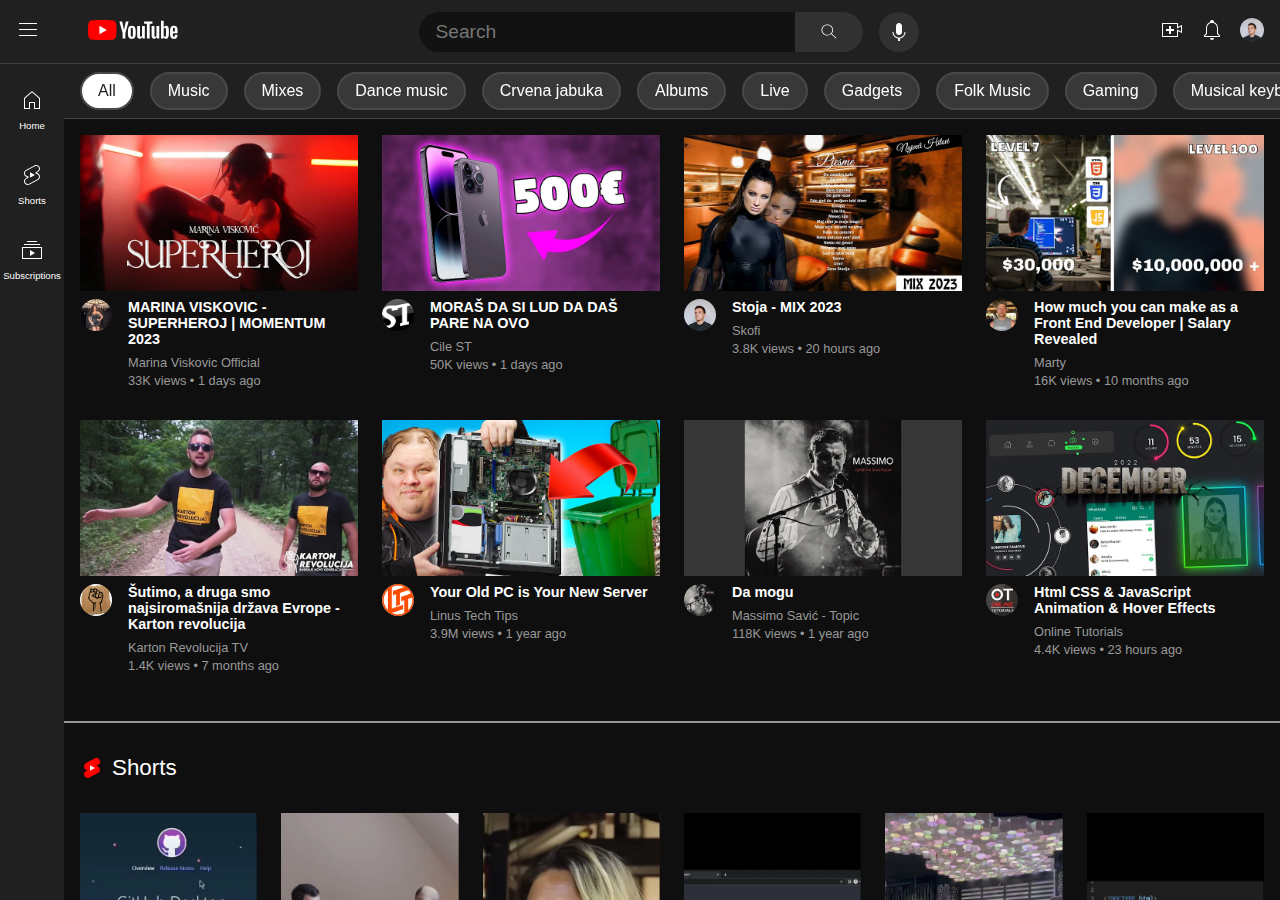
==== index.html @ b4e0c65d "first commit" ====
<!DOCTYPE html>
<html lang="en">
  <head>
    <meta charset="UTF-8" />
    <meta http-equiv="X-UA-Compatible" content="IE=edge" />
    <meta name="viewport" content="width=device-width, initial-scale=1.0" />
    <link rel="stylesheet" href="./style.css" />
    <link rel="shortcut icon" href="./favicon.ico" type="image/x-icon" />
    <title>YouTube</title>
  </head>
  <body>
    <!-- HEADER -->

    <header class="header">
      <!-- RIGHT SIDE OF HEADER -->

      <a href=""
        ><img src="./assets/menu.svg" alt="Menu" class="header__menu__side"
      /></a>
      <a href="#">
        <img src="./assets/logo.svg" alt="Logo" class="header__logo"
      /></a>

      <!-- CENTERED SEARCH BAR  -->

      <form class="header__search">
        <input type="text" class="header__search-input" placeholder="Search" />
        <button class="header__search__btn">
          <img
            src="./assets/search.svg"
            alt="Search"
            class="header__search__btn-icon"
          />
        </button>
        <button class="header__search__voice">
          <img
            src="./assets/voice.svg"
            alt="Voice search"
            class="header__search__voice__icon"
          />
        </button>
      </form>

      <!-- HEADER NAV BAR WITH CREATE, NOTIFICATIONS AND PROFILE ICONS -->

      <nav class="header__nav">
        <ul class="header__nav-list">
          <li class="header__nav-item">
            <a href="#" class="header__nav-link">
              <img
                src="./assets/create.svg"
                alt="Create"
                class="header__nav-icon"
              />
            </a>
          </li>
          <li class="header__nav-item">
            <a href="#" class="header__nav-link">
              <img
                src="./assets/notification.svg"
                alt="Create"
                class="header__nav-icon"
              />
            </a>
          </li>
          <li class="header__nav-item">
            <a href="#" class="header__nav-link header__nav-icon-profile">
              <img
                src="./assets/profile-image.jfif"
                alt="Create"
                class="header__nav-icon"
              />
            </a>
            <div class="header__nav-item-profile">
              <div class="header__nav-item-profile-about">
                <div class="header__nav-item-profile-about-image">
                  <img src="./assets/profile-image.jfif" alt="profile" />
                </div>
                <div class="header__nav-item-profile-about-info">
                  <span class="header__nav-item-profile-about-info-name"
                    >Mirnes Zahirović</span
                  >
                  <span class="header__nav-item-profile-about-info-email"
                    >contact@mirneszahirovic.me</span
                  >
                  <a href="#">Manage your Google Account</a>
                </div>
              </div>
              <nav class="header__nav-item-profile-nav">
                <ul class="header__nav-item-profile-nav-list">
                  <li class="header__nav-item-profile-nav-list-item">
                    <a
                      href="#"
                      class="header__nav-item-profile-nav-list-item-link"
                    >
                      <img
                        src="./assets/your-channel.svg"
                        alt=""
                        class="header__nav-item-profile-nav-list-item-link-img"
                      />
                      <span
                        class="header__nav-item-profile-nav-list-item-link-text"
                        >Your channel</span
                      >
                    </a>
                  </li>
                  <li class="header__nav-item-profile-nav-list-item">
                    <a
                      href="#"
                      class="header__nav-item-profile-nav-list-item-link"
                    >
                      <img
                        src="./assets/youtube-studio.svg"
                        alt=""
                        class="header__nav-item-profile-nav-list-item-link-img"
                      />
                      <span
                        class="header__nav-item-profile-nav-list-item-link-text"
                        >YouTube Studio</span
                      >
                    </a>
                  </li>
                  <li class="header__nav-item-profile-nav-list-item">
                    <a
                      href="#"
                      class="header__nav-item-profile-nav-list-item-link"
                    >
                      <img
                        src="./assets/switch-accounts.svg"
                        alt=""
                        class="header__nav-item-profile-nav-list-item-link-img"
                      />
                      <span
                        class="header__nav-item-profile-nav-list-item-link-text"
                        >Switch accounts</span
                      >
                    </a>
                  </li>
                  <li class="header__nav-item-profile-nav-list-item">
                    <a
                      href="#"
                      class="header__nav-item-profile-nav-list-item-link"
                    >
                      <img
                        src="./assets/signout.svg"
                        alt=""
                        class="header__nav-item-profile-nav-list-item-link-img"
                      />
                      <span
                        class="header__nav-item-profile-nav-list-item-link-text"
                        >Sign out</span
                      >
                    </a>
                  </li>
                </ul>
              </nav>
              <nav class="header__nav-item-profile-nav">
                <ul class="header__nav-item-profile-nav-list">
                  <li class="header__nav-item-profile-nav-list-item">
                    <a
                      href="#"
                      class="header__nav-item-profile-nav-list-item-link"
                    >
                      <img
                        src="./assets/pruchases.svg"
                        alt=""
                        class="header__nav-item-profile-nav-list-item-link-img"
                      />
                      <span
                        class="header__nav-item-profile-nav-list-item-link-text"
                        >Purchases and memberships
                      </span>
                    </a>
                  </li>
                  <li class="header__nav-item-profile-nav-list-item">
                    <a
                      href="#"
                      class="header__nav-item-profile-nav-list-item-link"
                    >
                      <img
                        src="./assets/your-data.svg"
                        alt=""
                        class="header__nav-item-profile-nav-list-item-link-img"
                      />
                      <span
                        class="header__nav-item-profile-nav-list-item-link-text"
                        >Your data in YouTube</span
                      >
                    </a>
                  </li>
                </ul>
              </nav>
              <nav class="header__nav-item-profile-nav">
                <ul class="header__nav-item-profile-nav-list">
                  <li class="header__nav-item-profile-nav-list-item">
                    <a
                      href="#"
                      class="header__nav-item-profile-nav-list-item-link"
                    >
                      <img
                        src="./assets/appearance.svg"
                        alt=""
                        class="header__nav-item-profile-nav-list-item-link-img"
                      />
                      <span
                        class="header__nav-item-profile-nav-list-item-link-text"
                        >Appearance: Device theme
                      </span>
                    </a>
                  </li>
                  <li class="header__nav-item-profile-nav-list-item">
                    <a
                      href="#"
                      class="header__nav-item-profile-nav-list-item-link"
                    >
                      <img
                        src="./assets/language.svg"
                        alt=""
                        class="header__nav-item-profile-nav-list-item-link-img"
                      />
                      <span
                        class="header__nav-item-profile-nav-list-item-link-text"
                        >Language: British English
                      </span>
                    </a>
                  </li>
                  <li class="header__nav-item-profile-nav-list-item">
                    <a
                      href="#"
                      class="header__nav-item-profile-nav-list-item-link"
                    >
                      <img
                        src="./assets/restricted.svg"
                        alt=""
                        class="header__nav-item-profile-nav-list-item-link-img"
                      />
                      <span
                        class="header__nav-item-profile-nav-list-item-link-text"
                        >Restricted Mode: Off
                      </span>
                    </a>
                  </li>
                  <li class="header__nav-item-profile-nav-list-item">
                    <a
                      href="#"
                      class="header__nav-item-profile-nav-list-item-link"
                    >
                      <img
                        src="./assets/location.svg"
                        alt=""
                        class="header__nav-item-profile-nav-list-item-link-img"
                      />
                      <span
                        class="header__nav-item-profile-nav-list-item-link-text"
                        >Location: Bosnia and Herzegovina
                      </span>
                    </a>
                  </li>
                  <li class="header__nav-item-profile-nav-list-item">
                    <a
                      href="#"
                      class="header__nav-item-profile-nav-list-item-link"
                    >
                      <img
                        src="./assets/keyboard-shortcuts.svg"
                        alt=""
                        class="header__nav-item-profile-nav-list-item-link-img"
                      />
                      <span
                        class="header__nav-item-profile-nav-list-item-link-text"
                        >Keyboard shortcuts
                      </span>
                    </a>
                  </li>
                </ul>
              </nav>
              <nav class="header__nav-item-profile-nav">
                <ul class="header__nav-item-profile-nav-list">
                  <li class="header__nav-item-profile-nav-list-item">
                    <a
                      href="#"
                      class="header__nav-item-profile-nav-list-item-link"
                    >
                      <img
                        src="./assets/settings.svg"
                        alt=""
                        class="header__nav-item-profile-nav-list-item-link-img"
                      />
                      <span
                        class="header__nav-item-profile-nav-list-item-link-text"
                        >Settings
                      </span>
                    </a>
                  </li>
                </ul>
              </nav>
              <nav class="header__nav-item-profile-nav">
                <ul class="header__nav-item-profile-nav-list">
                  <li class="header__nav-item-profile-nav-list-item">
                    <a
                      href="#"
                      class="header__nav-item-profile-nav-list-item-link"
                    >
                      <img
                        src="./assets/help.svg"
                        alt=""
                        class="header__nav-item-profile-nav-list-item-link-img"
                      />
                      <span
                        class="header__nav-item-profile-nav-list-item-link-text"
                        >Help
                      </span>
                    </a>
                  </li>
                  <li class="header__nav-item-profile-nav-list-item">
                    <a
                      href="#"
                      class="header__nav-item-profile-nav-list-item-link"
                    >
                      <img
                        src="./assets/send-feedback.svg"
                        alt=""
                        class="header__nav-item-profile-nav-list-item-link-img"
                      />
                      <span
                        class="header__nav-item-profile-nav-list-item-link-text"
                        >Send feedback
                      </span>
                    </a>
                  </li>
                </ul>
              </nav>
            </div>
          </li>
        </ul>
      </nav>
    </header>

    <!-- TABLET AND MOBILE HEADER-->

    <header class="header__mobile">
      <div class="header__mobile__search">
        <input type="text" class="header__mobile__search-input" />
      </div>
      <div class="header__mobile__logo">
        <img
          src="./assets/logo.svg"
          alt="Logo"
          class="header__mobile__logo-img"
        />
      </div>
      <div class="header__mobile__right-side">
        <img
          src="./assets/search.svg"
          alt="Search"
          class="header__mobile__right-side-search-img"
        />
        <img
          src="./assets/profile-image.jfif"
          alt=""
          class="header__mobile__right-side-profile"
        />
      </div>
    </header>

    <!-- MAIN CONTENT -->

    <main class="main">
      <!-- NAVIGATION ON LEFT SIDE OF MAIN CONTENT -->

      <nav class="main__nav">
        <!-- FIRST GROUP OF NAV LIST -->

        <ul class="main__nav__list">
          <li class="main__nav__list-item">
            <a href="#" class="main__nav__list-link">
              <img
                src="./assets/home.svg"
                alt="Home"
                class="main__nav__list-icon"
              />
              <span class="main__nav__list-text">Home</span>
            </a>
          </li>
          <li class="main__nav__list-item">
            <a href="#" class="main__nav__list-link">
              <img
                src="./assets/shorts.svg"
                alt="Shorts"
                class="main__nav__list-icon"
              />
              <span class="main__nav__list-text">Shorts</span>
            </a>
          </li>
          <li class="main__nav__list-item">
            <a href="#" class="main__nav__list-link">
              <img
                src="./assets/subscriptions.svg"
                alt="Subscriptions"
                class="main__nav__list-icon"
              />
              <span class="main__nav__list-text">Subscriptions</span>
            </a>
          </li>
        </ul>

        <!-- SECOND GROUP OF NAV LIST -->

        <ul class="main__nav__list">
          <li class="main__nav__list-item">
            <a href="#" class="main__nav__list-link">
              <img
                src="./assets/library.svg"
                alt="Library"
                class="main__nav__list-icon"
              />
              <span class="main__nav__list-text">Library</span>
            </a>
          </li>
          <li class="main__nav__list-item">
            <a href="#" class="main__nav__list-link">
              <img
                src="./assets/history.svg"
                alt="History"
                class="main__nav__list-icon"
              />
              <span class="main__nav__list-text">History</span>
            </a>
          </li>
          <li class="main__nav__list-item">
            <a href="#" class="main__nav__list-link">
              <img
                src="./assets/your-videos.svg"
                alt="Your videos"
                class="main__nav__list-icon"
              />
              <span class="main__nav__list-text">Your videos</span>
            </a>
          </li>
          <li class="main__nav__list-item">
            <a href="#" class="main__nav__list-link">
              <img
                src="./assets/watch-later.svg"
                alt="Watch later"
                class="main__nav__list-icon"
              />
              <span class="main__nav__list-text">Watch Later</span>
            </a>
          </li>
          <li class="main__nav__list-item">
            <a href="#" class="main__nav__list-link">
              <img
                src="./assets/liked-videos.svg"
                alt="Liked videos"
                class="main__nav__list-icon"
              />
              <span class="main__nav__list-text">Liked videos</span>
            </a>
          </li>
        </ul>

        <!-- THIRD GROUP OF NAV LIST -->

        <ul class="main__nav__list">
          <span class="main__nav__list__title">SUBSCRIPTIONS</span>
          <li class="main__nav__list-item">
            <a href="#" class="main__nav__list-link">
              <img
                src="./assets/profile1.jpg"
                alt="Hatunic"
                class="main__nav__list-icon-profile"
              />
              <span class="main__nav__list-text">Hatunic Guitar</span>
            </a>
          </li>
          <li class="main__nav__list-item">
            <a href="#" class="main__nav__list-link">
              <img
                src="./assets/profile2.jpg"
                alt="History"
                class="main__nav__list-icon-profile"
              />
              <span class="main__nav__list-text">Karton revolucija</span>
            </a>
          </li>
          <li class="main__nav__list-item">
            <a href="#" class="main__nav__list-link">
              <img
                src="./assets/profile3.jpg"
                alt="Your videos"
                class="main__nav__list-icon-profile"
              />
              <span class="main__nav__list-text">Akshay Saini</span>
            </a>
          </li>
          <li class="main__nav__list-item">
            <a href="#" class="main__nav__list-link">
              <img
                src="./assets/profile4.jpg"
                alt="Watch later"
                class="main__nav__list-icon-profile"
              />
              <span class="main__nav__list-text">cysecor</span>
            </a>
          </li>
          <li class="main__nav__list-item">
            <a href="#" class="main__nav__list-link">
              <img
                src="./assets/profile5.jpg"
                alt="Liked videos"
                class="main__nav__list-icon-profile"
              />
              <span class="main__nav__list-text">CodingNepal</span>
            </a>
          </li>
          <li class="main__nav__list-item">
            <a href="#" class="main__nav__list-link">
              <img
                src="./assets/profile6.jpg"
                alt="Balkan Code"
                class="main__nav__list-icon-profile"
              />
              <span class="main__nav__list-text">BalkanCode</span>
            </a>
          </li>
          <li class="main__nav__list-item">
            <a href="#" class="main__nav__list-link">
              <img
                src="./assets/profile7.jpg"
                alt="Online Tutorials"
                class="main__nav__list-icon-profile"
              />
              <span class="main__nav__list-text">Online Tutorials</span>
            </a>
          </li>
        </ul>

        <!-- FOURTH GROUP OF NAV LIST -->

        <ul class="main__nav__list">
          <span class="main__nav__list__title">EXPLORE</span>
          <li class="main__nav__list-item">
            <a href="#" class="main__nav__list-link">
              <img
                src="./assets/trending.svg"
                alt="Trending"
                class="main__nav__list-icon-profile"
              />
              <span class="main__nav__list-text">Trending</span>
            </a>
          </li>
          <li class="main__nav__list-item">
            <a href="#" class="main__nav__list-link">
              <img
                src="./assets/music.svg"
                alt="Trending"
                class="main__nav__list-icon-profile"
              />
              <span class="main__nav__list-text">Music</span>
            </a>
          </li>
          <li class="main__nav__list-item">
            <a href="#" class="main__nav__list-link">
              <img
                src="./assets/films.svg"
                alt="Trending"
                class="main__nav__list-icon-profile"
              />
              <span class="main__nav__list-text">Films</span>
            </a>
          </li>
          <li class="main__nav__list-item">
            <a href="#" class="main__nav__list-link">
              <img
                src="./assets/gaming.svg"
                alt="Trending"
                class="main__nav__list-icon-profile"
              />
              <span class="main__nav__list-text">Gaming</span>
            </a>
          </li>
          <li class="main__nav__list-item">
            <a href="#" class="main__nav__list-link">
              <img
                src="./assets/sport.svg"
                alt="Trending"
                class="main__nav__list-icon-profile"
              />
              <span class="main__nav__list-text">Sport</span>
            </a>
          </li>
        </ul>

        <!-- FIFT GROUP OF NAV LIST -->

        <ul class="main__nav__list">
          <span class="main__nav__list__title">MORE FROM YOUTUBE</span>
          <li class="main__nav__list-item">
            <a href="#" class="main__nav__list-link">
              <img
                src="./assets/yt-premium.svg"
                alt="YouTube Premium"
                class="main__nav__list-icon-profile"
              />
              <span class="main__nav__list-text">YouTube Premium</span>
            </a>
          </li>
          <li class="main__nav__list-item">
            <a href="#" class="main__nav__list-link">
              <img
                src="./assets/creator-studio.svg"
                alt="Creator Studio"
                class="main__nav__list-icon-profile"
              />
              <span class="main__nav__list-text">Creator Studio</span>
            </a>
          </li>
          <li class="main__nav__list-item">
            <a href="#" class="main__nav__list-link">
              <img
                src="./assets/yt-music.svg"
                alt="YouTube Music"
                class="main__nav__list-icon-profile"
              />
              <span class="main__nav__list-text">YouTube Music</span>
            </a>
          </li>
          <li class="main__nav__list-item">
            <a href="#" class="main__nav__list-link">
              <img
                src="./assets/yt-kids.svg"
                alt="YouTube Kids"
                class="main__nav__list-icon-profile"
              />
              <span class="main__nav__list-text">YouTube Kids</span>
            </a>
          </li>
          <li class="main__nav__list-item">
            <a href="#" class="main__nav__list-link">
              <img
                src="./assets/yt-tv.svg"
                alt="YouTube TV"
                class="main__nav__list-icon-profile"
              />
              <span class="main__nav__list-text">YouTube TV</span>
            </a>
          </li>
        </ul>

        <!-- SIX GROUP OF NAV LIST -->

        <ul class="main__nav__list">
          <li class="main__nav__list-item">
            <a href="#" class="main__nav__list-link">
              <img
                src="./assets/settings.svg"
                alt="Settings"
                class="main__nav__list-icon-profile"
              />
              <span class="main__nav__list-text">Settings</span>
            </a>
          </li>
          <li class="main__nav__list-item">
            <a href="#" class="main__nav__list-link">
              <img
                src="./assets/report-history.svg"
                alt="Report history"
                class="main__nav__list-icon-profile"
              />
              <span class="main__nav__list-text">Report history</span>
            </a>
          </li>
          <li class="main__nav__list-item">
            <a href="#" class="main__nav__list-link">
              <img
                src="./assets/help.svg"
                alt="Help"
                class="main__nav__list-icon-profile"
              />
              <span class="main__nav__list-text">Help</span>
            </a>
          </li>
          <li class="main__nav__list-item">
            <a href="#" class="main__nav__list-link">
              <img
                src="./assets/send-feedback.svg"
                alt="Send feedback"
                class="main__nav__list-icon-profile"
              />
              <span class="main__nav__list-text">Send feedback</span>
            </a>
          </li>
        </ul>

        <!-- NAV FOOTER -->

        <div class="main__nav__footer">
          <div class="main__nav__footer__links">
            <a href="#">About</a>
            <a href="#">Press</a>
            <a href="#">Copyright</a>
            <a href="#">Contact us</a>
            <a href="#">Creator</a>
            <a href="#">Advertise</a>
            <a href="#">Developers</a>
          </div>
          <div class="main__nav__footer__links">
            <a href="#">Terms</a>
            <a href="#">Privacy</a>
            <a href="#">Policy & Safety</a>
            <a href="#">How YouTube Works</a>
            <a href="#">Test new features</a>
          </div>
          <span class="main__nav__footer__copyright"
            >&copy; 2023 Google LLC
          </span>
        </div>
      </nav>

      <nav class="main__nav__tablet">
        <ul class="main__nav__tablet-list">
          <li class="main__nav__tablet-list-item">
            <a class="main__nav__tablet-list-item-link" href="#"
              ><img
                src="./assets/home.svg"
                alt=""
                class="main__nav__tablet-list-item--link-img"
              />
              <span class="main__nav__tablet-list-item-link-text">Home</span></a
            >
          </li>
          <li class="main__nav__tablet-list-item">
            <a class="main__nav__tablet-list-item-link" href="#"
              ><img
                src="./assets/shorts.svg"
                alt=""
                class="main__nav__tablet-list-item-link-img"
              />
              <span class="main__nav__tablet-list-item-link-text"
                >Shorts</span
              ></a
            >
          </li>
          <li class="main__nav__tablet-list-item">
            <a class="main__nav__tablet-list-item-link" href="#"
              ><img
                src="./assets/subscriptions.svg"
                alt=""
                class="main__nav__tablet-list-item-link-img"
              />
              <span class="main__nav__tablet-list-item-link-text"
                >Subscriptions</span
              ></a
            >
          </li>
        </ul>
      </nav>

      <!-- MAIN VIDEOS CONTAINER -->

      <div class="main__videos__container">
        <!-- VIDEOS CATEGORIES -->

        <nav class="main__videos__container__categories">
          <ul class="main__videos__container__categories-list">
            <li
              class="main__videos__container__categories-list-item active__link"
            >
              All
            </li>
            <li class="main__videos__container__categories-list-item">Music</li>
            <li class="main__videos__container__categories-list-item">Mixes</li>
            <li class="main__videos__container__categories-list-item">
              Dance music
            </li>
            <li class="main__videos__container__categories-list-item">
              Crvena jabuka
            </li>
            <li class="main__videos__container__categories-list-item">
              Albums
            </li>
            <li class="main__videos__container__categories-list-item">Live</li>
            <li class="main__videos__container__categories-list-item">
              Gadgets
            </li>
            <li class="main__videos__container__categories-list-item">
              Folk Music
            </li>
            <li class="main__videos__container__categories-list-item">
              Gaming
            </li>
            <li class="main__videos__container__categories-list-item">
              Musical keyboard
            </li>
            <li class="main__videos__container__categories-list-item">
              JavaScript
            </li>
            <li class="main__videos__container__categories-list-item">
              Computer programming
            </li>
          </ul>
        </nav>

        <!-- VIDEOS CONTAINER - FIRST GROUP-->

        <div class="main__videos__container__videos">
          <div class="main__videos__container__videos-video">
            <img
              src="./assets/videos/1.webp"
              alt="Thumbnail"
              class="main__videos__container__videos-video-thumbnail-img"
            />
            <div class="main__videos__container__videos-video-info">
              <div
                class="main__videos__container__videos-video-info-publisher-image"
              >
                <img src="./assets/videos/marinaviskovic.jpg" alt="Profile" />
              </div>
              <div class="main__videos__container__videos-video-info-other">
                <h3
                  class="main__videos__container__videos-video-info-other-title"
                >
                  MARINA VISKOVIC - SUPERHEROJ | MOMENTUM 2023
                </h3>
                <p
                  class="main__videos__container__videos-video-info-other-publisher"
                >
                  Marina Viskovic Official
                </p>
                <p
                  class="main__videos__container__videos-video-info-other-views"
                >
                  33K views • 1 days ago
                </p>
              </div>
            </div>
          </div>

          <div class="main__videos__container__videos-video">
            <img
              src="./assets/videos/2.webp"
              alt="Thumbnail"
              class="main__videos__container__videos-video-thumbnail-img"
            />
            <div class="main__videos__container__videos-video-info">
              <div
                class="main__videos__container__videos-video-info-publisher-image"
              >
                <img src="./assets/videos/cilest.jpg" alt="Profile" />
              </div>
              <div class="main__videos__container__videos-video-info-other">
                <h3
                  class="main__videos__container__videos-video-info-other-title"
                >
                  MORAŠ DA SI LUD DA DAŠ PARE NA OVO
                </h3>
                <p
                  class="main__videos__container__videos-video-info-other-publisher"
                >
                  Cile ST
                </p>
                <p
                  class="main__videos__container__videos-video-info-other-views"
                >
                  50K views • 1 days ago
                </p>
              </div>
            </div>
          </div>

          <div class="main__videos__container__videos-video">
            <img
              src="./assets/videos/3.webp"
              alt="Thumbnail"
              class="main__videos__container__videos-video-thumbnail-img"
            />
            <div class="main__videos__container__videos-video-info">
              <div
                class="main__videos__container__videos-video-info-publisher-image"
              >
                <img src="./assets/profile-image.jfif" alt="Profile" />
              </div>
              <div class="main__videos__container__videos-video-info-other">
                <h3
                  class="main__videos__container__videos-video-info-other-title"
                >
                  Stoja - MIX 2023
                </h3>
                <p
                  class="main__videos__container__videos-video-info-other-publisher"
                >
                  Skofi
                </p>
                <p
                  class="main__videos__container__videos-video-info-other-views"
                >
                  3.8K views • 20 hours ago
                </p>
              </div>
            </div>
          </div>

          <div class="main__videos__container__videos-video">
            <img
              src="./assets/videos/4.webp"
              alt="Thumbnail"
              class="main__videos__container__videos-video-thumbnail-img"
            />
            <div class="main__videos__container__videos-video-info">
              <div
                class="main__videos__container__videos-video-info-publisher-image"
              >
                <img src="./assets/videos/marty.jpg" alt="Profile" />
              </div>
              <div class="main__videos__container__videos-video-info-other">
                <h3
                  class="main__videos__container__videos-video-info-other-title"
                >
                  How much you can make as a Front End Developer | Salary
                  Revealed
                </h3>
                <p
                  class="main__videos__container__videos-video-info-other-publisher"
                >
                  Marty
                </p>
                <p
                  class="main__videos__container__videos-video-info-other-views"
                >
                  16K views • 10 months ago
                </p>
              </div>
            </div>
          </div>

          <div class="main__videos__container__videos-video">
            <img
              src="./assets/videos/5.webp"
              alt="Thumbnail"
              class="main__videos__container__videos-video-thumbnail-img"
            />
            <div class="main__videos__container__videos-video-info">
              <div
                class="main__videos__container__videos-video-info-publisher-image"
              >
                <img src="./assets/videos/kartonrevolucija.jpg" alt="Profile" />
              </div>
              <div class="main__videos__container__videos-video-info-other">
                <h3
                  class="main__videos__container__videos-video-info-other-title"
                >
                  Šutimo, a druga smo najsiromašnija država Evrope - Karton
                  revolucija
                </h3>
                <p
                  class="main__videos__container__videos-video-info-other-publisher"
                >
                  Karton Revolucija TV
                </p>
                <p
                  class="main__videos__container__videos-video-info-other-views"
                >
                  1.4K views • 7 months ago
                </p>
              </div>
            </div>
          </div>

          <div class="main__videos__container__videos-video">
            <img
              src="./assets/videos/6.webp"
              alt="Thumbnail"
              class="main__videos__container__videos-video-thumbnail-img"
            />
            <div class="main__videos__container__videos-video-info">
              <div
                class="main__videos__container__videos-video-info-publisher-image"
              >
                <img src="./assets/videos/linustech.jpg" alt="Profile" />
              </div>
              <div class="main__videos__container__videos-video-info-other">
                <h3
                  class="main__videos__container__videos-video-info-other-title"
                >
                  Your Old PC is Your New Server
                </h3>
                <p
                  class="main__videos__container__videos-video-info-other-publisher"
                >
                  Linus Tech Tips
                </p>
                <p
                  class="main__videos__container__videos-video-info-other-views"
                >
                  3.9M views • 1 year ago
                </p>
              </div>
            </div>
          </div>

          <div class="main__videos__container__videos-video">
            <img
              src="./assets/videos/7.webp"
              alt="Thumbnail"
              class="main__videos__container__videos-video-thumbnail-img"
            />
            <div class="main__videos__container__videos-video-info">
              <div
                class="main__videos__container__videos-video-info-publisher-image"
              >
                <img src="./assets/videos/massimo.jpg" alt="Profile" />
              </div>
              <div class="main__videos__container__videos-video-info-other">
                <h3
                  class="main__videos__container__videos-video-info-other-title"
                >
                  Da mogu
                </h3>
                <p
                  class="main__videos__container__videos-video-info-other-publisher"
                >
                  Massimo Savić - Topic
                </p>
                <p
                  class="main__videos__container__videos-video-info-other-views"
                >
                  118K views • 1 year ago
                </p>
              </div>
            </div>
          </div>

          <div class="main__videos__container__videos-video">
            <img
              src="./assets/videos/8.webp"
              alt="Thumbnail"
              class="main__videos__container__videos-video-thumbnail-img"
            />
            <div class="main__videos__container__videos-video-info">
              <div
                class="main__videos__container__videos-video-info-publisher-image"
              >
                <img src="./assets/videos/onlinetutorials.jpg" alt="Profile" />
              </div>
              <div class="main__videos__container__videos-video-info-other">
                <h3
                  class="main__videos__container__videos-video-info-other-title"
                >
                  Html CSS & JavaScript Animation & Hover Effects
                </h3>
                <p
                  class="main__videos__container__videos-video-info-other-publisher"
                >
                  Online Tutorials
                </p>
                <p
                  class="main__videos__container__videos-video-info-other-views"
                >
                  4.4K views • 23 hours ago
                </p>
              </div>
            </div>
          </div>
        </div>

        <!-- SHORTS CONTAINER -->
        <div class="main__videos__container__shorts__container">
          <div class="main__videos__container__shorts__container-logo">
            <img src="./assets/shorts-home.svg" alt="Shorts-logo" />
            <p class="main__videos__container__shorts__container-logo-text">
              Shorts
            </p>
          </div>
          <div class="main__videos__container__shorts__container__shorts">
            <div
              class="main__videos__container__shorts__container__shorts-short"
            >
              <img
                src="./assets/videos/1s.webp"
                alt="Short"
                class="main__videos__container__shorts__container__shorts-short-thumbnail"
              />
              <h4
                class="main__videos__container__shorts__container__shorts-short-title"
              >
                How to deploy your website for free...
              </h4>
              <p
                class="main__videos__container__shorts__container__shorts-short-views"
              >
                185 views
              </p>
            </div>
            <div
              class="main__videos__container__shorts__container__shorts-short"
            >
              <img
                src="./assets/videos/2s.webp"
                alt="Short"
                class="main__videos__container__shorts__container__shorts-short-thumbnail"
              />
              <h4
                class="main__videos__container__shorts__container__shorts-short-title"
              >
                AI će zamijeniti programere?
              </h4>
              <p
                class="main__videos__container__shorts__container__shorts-short-views"
              >
                1.6K views
              </p>
            </div>
            <div
              class="main__videos__container__shorts__container__shorts-short"
            >
              <img
                src="./assets/videos/3s.webp"
                alt="Short"
                class="main__videos__container__shorts__container__shorts-short-thumbnail"
              />
              <h4
                class="main__videos__container__shorts__container__shorts-short-title"
              >
                Feminizam - Nikea Vučetić
              </h4>
              <p
                class="main__videos__container__shorts__container__shorts-short-views"
              >
                274K views
              </p>
            </div>
            <div
              class="main__videos__container__shorts__container__shorts-short"
            >
              <img
                src="./assets/videos/4s.webp"
                alt="Short"
                class="main__videos__container__shorts__container__shorts-short-thumbnail"
              />
              <h4
                class="main__videos__container__shorts__container__shorts-short-title"
              >
                ChatGPT AI INSANE! Create Website with...
              </h4>
              <p
                class="main__videos__container__shorts__container__shorts-short-views"
              >
                163K views
              </p>
            </div>
            <div
              class="main__videos__container__shorts__container__shorts-short"
            >
              <img
                src="./assets/videos/5s.webp"
                alt="Short"
                class="main__videos__container__shorts__container__shorts-short-thumbnail"
              />
              <h4
                class="main__videos__container__shorts__container__shorts-short-title"
              >
                Tonska proba za početak koncerta...
              </h4>
              <p
                class="main__videos__container__shorts__container__shorts-short-views"
              >
                761K views
              </p>
            </div>
            <div
              class="main__videos__container__shorts__container__shorts-short"
            >
              <img
                src="./assets/videos/6s.webp"
                alt="Short"
                class="main__videos__container__shorts__container__shorts-short-thumbnail"
              />
              <h4
                class="main__videos__container__shorts__container__shorts-short-title"
              >
                html loader
              </h4>
              <p
                class="main__videos__container__shorts__container__shorts-short-views"
              >
                243K views
              </p>
            </div>
          </div>
        </div>

        <!-- SECOND VIDEO GROUP  -->

        <div
          class="main__videos__container__videos main__videos__container__videos__second-group"
        >
          <div class="main__videos__container__videos-video">
            <img
              src="./assets/videos/9.webp"
              alt="Thumbnail"
              class="main__videos__container__videos-video-thumbnail-img"
            />
            <div class="main__videos__container__videos-video-info">
              <div
                class="main__videos__container__videos-video-info-publisher-image"
              >
                <img src="./assets/videos/croatiarecords.jpg" alt="Profile" />
              </div>
              <div class="main__videos__container__videos-video-info-other">
                <h3
                  class="main__videos__container__videos-video-info-other-title"
                >
                  Arsen Dedić - Ne plači (Official lyric video)
                </h3>
                <p
                  class="main__videos__container__videos-video-info-other-publisher"
                >
                  Croatia Records
                </p>
                <p
                  class="main__videos__container__videos-video-info-other-views"
                >
                  1.4K views • 21 hours ago
                </p>
              </div>
            </div>
          </div>

          <div class="main__videos__container__videos-video">
            <img
              src="./assets/videos/10.webp"
              alt="Thumbnail"
              class="main__videos__container__videos-video-thumbnail-img"
            />
            <div class="main__videos__container__videos-video-info">
              <div
                class="main__videos__container__videos-video-info-publisher-image"
              >
                <img src="./assets/videos/hrtglazba.jpg" alt="Profile" />
              </div>
              <div class="main__videos__container__videos-video-info-other">
                <h3
                  class="main__videos__container__videos-video-info-other-title"
                >
                  Parni Valjak - 30 godina (i to bi bilo to) - drugi dio
                </h3>
                <p
                  class="main__videos__container__videos-video-info-other-publisher"
                >
                  HRT Glazba
                </p>
                <p
                  class="main__videos__container__videos-video-info-other-views"
                >
                  406K views • 2 years ago
                </p>
              </div>
            </div>
          </div>

          <div class="main__videos__container__videos-video">
            <img
              src="./assets/videos/11.webp"
              alt="Thumbnail"
              class="main__videos__container__videos-video-thumbnail-img"
            />
            <div class="main__videos__container__videos-video-info">
              <div
                class="main__videos__container__videos-video-info-publisher-image"
              >
                <img
                  src="./assets/videos/techworldwithnana.jpg"
                  alt="Profile"
                />
              </div>
              <div class="main__videos__container__videos-video-info-other">
                <h3
                  class="main__videos__container__videos-video-info-other-title"
                >
                  Azure DevOps Tutorial for Beginners | CI/CD with Azure
                  Pipelines
                </h3>
                <p
                  class="main__videos__container__videos-video-info-other-publisher"
                >
                  TechWorld with Nana
                </p>
                <p
                  class="main__videos__container__videos-video-info-other-views"
                >
                  303K views • 6 months ago
                </p>
              </div>
            </div>
          </div>

          <div class="main__videos__container__videos-video">
            <img
              src="./assets/videos/12.webp"
              alt="Thumbnail"
              class="main__videos__container__videos-video-thumbnail-img"
            />
            <div class="main__videos__container__videos-video-info">
              <div
                class="main__videos__container__videos-video-info-publisher-image"
              >
                <img src="./assets/videos/bajtbox.jpg" alt="Profile" />
              </div>
              <div class="main__videos__container__videos-video-info-other">
                <h3
                  class="main__videos__container__videos-video-info-other-title"
                >
                  KAKO JE SVE POČELO - Sony PlayStation 1
                </h3>
                <p
                  class="main__videos__container__videos-video-info-other-publisher"
                >
                  Bajtbox
                </p>
                <p
                  class="main__videos__container__videos-video-info-other-views"
                >
                  31K views • 2 weeks ago
                </p>
              </div>
            </div>
          </div>

          <div class="main__videos__container__videos-video">
            <img
              src="./assets/videos/13.webp"
              alt="Thumbnail"
              class="main__videos__container__videos-video-thumbnail-img"
            />
            <div class="main__videos__container__videos-video-info">
              <div
                class="main__videos__container__videos-video-info-publisher-image"
              >
                <img src="./assets/videos/davegray.jpg" alt="Profile" />
              </div>
              <div class="main__videos__container__videos-video-info-other">
                <h3
                  class="main__videos__container__videos-video-info-other-title"
                >
                  React Redux Full Course for Beginners | Redux Toolkit
                  Complete...
                </h3>
                <p
                  class="main__videos__container__videos-video-info-other-publisher"
                >
                  Dave Gray
                </p>
                <p
                  class="main__videos__container__videos-video-info-other-views"
                >
                  175K views • 8 months ago
                </p>
              </div>
            </div>
          </div>

          <div class="main__videos__container__videos-video">
            <img
              src="./assets/videos/14.webp"
              alt="Thumbnail"
              class="main__videos__container__videos-video-thumbnail-img"
            />
            <div class="main__videos__container__videos-video-info">
              <div
                class="main__videos__container__videos-video-info-publisher-image"
              >
                <img src="./assets/videos/webdevcody.jpg" alt="Profile" />
              </div>
              <div class="main__videos__container__videos-video-info-other">
                <h3
                  class="main__videos__container__videos-video-info-other-title"
                >
                  Is ChatGPT actually useful for coding?;
                </h3>
                <p
                  class="main__videos__container__videos-video-info-other-publisher"
                >
                  Web Dev Cody
                </p>
                <p
                  class="main__videos__container__videos-video-info-other-views"
                >
                  196K views • 1 month ago
                </p>
              </div>
            </div>
          </div>

          <div class="main__videos__container__videos-video">
            <img
              src="./assets/videos/15.webp"
              alt="Thumbnail"
              class="main__videos__container__videos-video-thumbnail-img"
            />
            <div class="main__videos__container__videos-video-info">
              <div
                class="main__videos__container__videos-video-info-publisher-image"
              >
                <img src="./assets/videos/awesome.jpg" alt="Profile" />
              </div>
              <div class="main__videos__container__videos-video-info-other">
                <h3
                  class="main__videos__container__videos-video-info-other-title"
                >
                  C5 dev trends to follow in 2023
                </h3>
                <p
                  class="main__videos__container__videos-video-info-other-publisher"
                >
                  Awesome
                </p>
                <p
                  class="main__videos__container__videos-video-info-other-views"
                >
                  46K views • 3 weeks ago
                </p>
              </div>
            </div>
          </div>

          <div class="main__videos__container__videos-video">
            <img
              src="./assets/videos/16.webp"
              alt="Thumbnail"
              class="main__videos__container__videos-video-thumbnail-img"
            />
            <div class="main__videos__container__videos-video-info">
              <div
                class="main__videos__container__videos-video-info-publisher-image"
              >
                <img src="./assets/videos/freecodecamp.jpg" alt="Profile" />
              </div>
              <div class="main__videos__container__videos-video-info-other">
                <h3
                  class="main__videos__container__videos-video-info-other-title"
                >
                  Learn Python GUI Development for Desktop - PySide6 and Qt
                  Tutorial
                </h3>
                <p
                  class="main__videos__container__videos-video-info-other-publisher"
                >
                  freeCodeCamp.org
                </p>
                <p
                  class="main__videos__container__videos-video-info-other-views"
                >
                  103K views • 1 month ago
                </p>
              </div>
            </div>
          </div>

          <!--
            Hello
          -->
          <!--           
          <div class="main__videos__container__videos-video">
            <img
              src="./assets/videos/1.webp"
              alt="Thumbnail"
              class="main__videos__container__videos-video-thumbnail-img"
            />
            <div class="main__videos__container__videos-video-info">
              <div
                class="main__videos__container__videos-video-info-publisher-image"
              >
                <img src="./assets/profile-image.jfif" alt="Profile" />
              </div>
              <div class="main__videos__container__videos-video-info-other">
                <h3
                  class="main__videos__container__videos-video-info-other-title"
                >
                  Can ChatGPT write good CSS?
                </h3>
                <p
                  class="main__videos__container__videos-video-info-other-publisher"
                >
                  Kevin Powwel
                </p>
                <p
                  class="main__videos__container__videos-video-info-other-views"
                >
                  128K views • 2 days ago
                </p>
              </div>
            </div>
          </div>
          <div class="main__videos__container__videos-video">
            <img
              src="./assets/videos/1.webp"
              alt="Thumbnail"
              class="main__videos__container__videos-video-thumbnail-img"
            />
            <div class="main__videos__container__videos-video-info">
              <div
                class="main__videos__container__videos-video-info-publisher-image"
              >
                <img src="./assets/profile-image.jfif" alt="Profile" />
              </div>
              <div class="main__videos__container__videos-video-info-other">
                <h3
                  class="main__videos__container__videos-video-info-other-title"
                >
                  Can ChatGPT write good CSS?
                </h3>
                <p
                  class="main__videos__container__videos-video-info-other-publisher"
                >
                  Kevin Powwel
                </p>
                <p
                  class="main__videos__container__videos-video-info-other-views"
                >
                  128K views • 2 days ago
                </p>
              </div>
            </div>
          </div>
          <div class="main__videos__container__videos-video">
            <img
              src="./assets/videos/1.webp"
              alt="Thumbnail"
              class="main__videos__container__videos-video-thumbnail-img"
            />
            <div class="main__videos__container__videos-video-info">
              <div
                class="main__videos__container__videos-video-info-publisher-image"
              >
                <img src="./assets/profile-image.jfif" alt="Profile" />
              </div>
              <div class="main__videos__container__videos-video-info-other">
                <h3
                  class="main__videos__container__videos-video-info-other-title"
                >
                  Can ChatGPT write good CSS?
                </h3>
                <p
                  class="main__videos__container__videos-video-info-other-publisher"
                >
                  Kevin Powwel
                </p>
                <p
                  class="main__videos__container__videos-video-info-other-views"
                >
                  128K views • 2 days ago
                </p>
              </div>
            </div>
          </div>
          <div class="main__videos__container__videos-video">
            <img
              src="./assets/videos/1.webp"
              alt="Thumbnail"
              class="main__videos__container__videos-video-thumbnail-img"
            />
            <div class="main__videos__container__videos-video-info">
              <div
                class="main__videos__container__videos-video-info-publisher-image"
              >
                <img src="./assets/profile-image.jfif" alt="Profile" />
              </div>
              <div class="main__videos__container__videos-video-info-other">
                <h3
                  class="main__videos__container__videos-video-info-other-title"
                >
                  Can ChatGPT write good CSS?
                </h3>
                <p
                  class="main__videos__container__videos-video-info-other-publisher"
                >
                  Kevin Powwel
                </p>
                <p
                  class="main__videos__container__videos-video-info-other-views"
                >
                  128K views • 2 days ago
                </p>
              </div>
            </div>
          </div>
          <div class="main__videos__container__videos-video">
            <img
              src="./assets/videos/1.webp"
              alt="Thumbnail"
              class="main__videos__container__videos-video-thumbnail-img"
            />
            <div class="main__videos__container__videos-video-info">
              <div
                class="main__videos__container__videos-video-info-publisher-image"
              >
                <img src="./assets/profile-image.jfif" alt="Profile" />
              </div>
              <div class="main__videos__container__videos-video-info-other">
                <h3
                  class="main__videos__container__videos-video-info-other-title"
                >
                  Can ChatGPT write good CSS?
                </h3>
                <p
                  class="main__videos__container__videos-video-info-other-publisher"
                >
                  Kevin Powwel
                </p>
                <p
                  class="main__videos__container__videos-video-info-other-views"
                >
                  128K views • 2 days ago
                </p>
              </div>
            </div>
          </div>
          <div class="main__videos__container__videos-video">
            <img
              src="./assets/videos/1.webp"
              alt="Thumbnail"
              class="main__videos__container__videos-video-thumbnail-img"
            />
            <div class="main__videos__container__videos-video-info">
              <div
                class="main__videos__container__videos-video-info-publisher-image"
              >
                <img src="./assets/profile-image.jfif" alt="Profile" />
              </div>
              <div class="main__videos__container__videos-video-info-other">
                <h3
                  class="main__videos__container__videos-video-info-other-title"
                >
                  Can ChatGPT write good CSS?
                </h3>
                <p
                  class="main__videos__container__videos-video-info-other-publisher"
                >
                  Kevin Powwel
                </p>
                <p
                  class="main__videos__container__videos-video-info-other-views"
                >
                  128K views • 2 days ago
                </p>
              </div>
            </div>
          </div>
          <div class="main__videos__container__videos-video">
            <img
              src="./assets/videos/1.webp"
              alt="Thumbnail"
              class="main__videos__container__videos-video-thumbnail-img"
            />
            <div class="main__videos__container__videos-video-info">
              <div
                class="main__videos__container__videos-video-info-publisher-image"
              >
                <img src="./assets/profile-image.jfif" alt="Profile" />
              </div>
              <div class="main__videos__container__videos-video-info-other">
                <h3
                  class="main__videos__container__videos-video-info-other-title"
                >
                  Can ChatGPT write good CSS?
                </h3>
                <p
                  class="main__videos__container__videos-video-info-other-publisher"
                >
                  Kevin Powwel
                </p>
                <p
                  class="main__videos__container__videos-video-info-other-views"
                >
                  128K views • 2 days ago
                </p>
              </div>
            </div>
          </div>
          <div class="main__videos__container__videos-video">
            <img
              src="./assets/videos/1.webp"
              alt="Thumbnail"
              class="main__videos__container__videos-video-thumbnail-img"
            />
            <div class="main__videos__container__videos-video-info">
              <div
                class="main__videos__container__videos-video-info-publisher-image"
              >
                <img src="./assets/profile-image.jfif" alt="Profile" />
              </div>
              <div class="main__videos__container__videos-video-info-other">
                <h3
                  class="main__videos__container__videos-video-info-other-title"
                >
                  Can ChatGPT write good CSS?
                </h3>
                <p
                  class="main__videos__container__videos-video-info-other-publisher"
                >
                  Kevin Powwel
                </p>
                <p
                  class="main__videos__container__videos-video-info-other-views"
                >
                  128K views • 2 days ago
                </p>
              </div>
            </div>
          </div>
          <div class="main__videos__container__videos-video">
            <img
              src="./assets/videos/1.webp"
              alt="Thumbnail"
              class="main__videos__container__videos-video-thumbnail-img"
            />
            <div class="main__videos__container__videos-video-info">
              <div
                class="main__videos__container__videos-video-info-publisher-image"
              >
                <img src="./assets/profile-image.jfif" alt="Profile" />
              </div>
              <div class="main__videos__container__videos-video-info-other">
                <h3
                  class="main__videos__container__videos-video-info-other-title"
                >
                  Can ChatGPT write good CSS?
                </h3>
                <p
                  class="main__videos__container__videos-video-info-other-publisher"
                >
                  Kevin Powwel
                </p>
                <p
                  class="main__videos__container__videos-video-info-other-views"
                >
                  128K views • 2 days ago
                </p>
              </div>
            </div>
          </div>
          <div class="main__videos__container__videos-video">
            <img
              src="./assets/videos/1.webp"
              alt="Thumbnail"
              class="main__videos__container__videos-video-thumbnail-img"
            />
            <div class="main__videos__container__videos-video-info">
              <div
                class="main__videos__container__videos-video-info-publisher-image"
              >
                <img src="./assets/profile-image.jfif" alt="Profile" />
              </div>
              <div class="main__videos__container__videos-video-info-other">
                <h3
                  class="main__videos__container__videos-video-info-other-title"
                >
                  Can ChatGPT write good CSS?
                </h3>
                <p
                  class="main__videos__container__videos-video-info-other-publisher"
                >
                  Kevin Powwel
                </p>
                <p
                  class="main__videos__container__videos-video-info-other-views"
                >
                  128K views • 2 days ago
                </p>
              </div>
            </div>
          </div>
          <div class="main__videos__container__videos-video">
            <img
              src="./assets/videos/1.webp"
              alt="Thumbnail"
              class="main__videos__container__videos-video-thumbnail-img"
            />
            <div class="main__videos__container__videos-video-info">
              <div
                class="main__videos__container__videos-video-info-publisher-image"
              >
                <img src="./assets/profile-image.jfif" alt="Profile" />
              </div>
              <div class="main__videos__container__videos-video-info-other">
                <h3
                  class="main__videos__container__videos-video-info-other-title"
                >
                  Can ChatGPT write good CSS?
                </h3>
                <p
                  class="main__videos__container__videos-video-info-other-publisher"
                >
                  Kevin Powwel
                </p>
                <p
                  class="main__videos__container__videos-video-info-other-views"
                >
                  128K views • 2 days ago
                </p>
              </div>
            </div>
          </div>
          <div class="main__videos__container__videos-video">
            <img
              src="./assets/videos/1.webp"
              alt="Thumbnail"
              class="main__videos__container__videos-video-thumbnail-img"
            />
            <div class="main__videos__container__videos-video-info">
              <div
                class="main__videos__container__videos-video-info-publisher-image"
              >
                <img src="./assets/profile-image.jfif" alt="Profile" />
              </div>
              <div class="main__videos__container__videos-video-info-other">
                <h3
                  class="main__videos__container__videos-video-info-other-title"
                >
                  Can ChatGPT write good CSS?
                </h3>
                <p
                  class="main__videos__container__videos-video-info-other-publisher"
                >
                  Kevin Powwel
                </p>
                <p
                  class="main__videos__container__videos-video-info-other-views"
                >
                  128K views • 2 days ago
                </p>
              </div>
            </div>
          </div>
          <div class="main__videos__container__videos-video">
            <img
              src="./assets/videos/1.webp"
              alt="Thumbnail"
              class="main__videos__container__videos-video-thumbnail-img"
            />
            <div class="main__videos__container__videos-video-info">
              <div
                class="main__videos__container__videos-video-info-publisher-image"
              >
                <img src="./assets/profile-image.jfif" alt="Profile" />
              </div>
              <div class="main__videos__container__videos-video-info-other">
                <h3
                  class="main__videos__container__videos-video-info-other-title"
                >
                  Can ChatGPT write good CSS?
                </h3>
                <p
                  class="main__videos__container__videos-video-info-other-publisher"
                >
                  Kevin Powwel
                </p>
                <p
                  class="main__videos__container__videos-video-info-other-views"
                >
                  128K views • 2 days ago
                </p>
              </div>
            </div>
          </div>
          <div class="main__videos__container__videos-video">
            <img
              src="./assets/videos/1.webp"
              alt="Thumbnail"
              class="main__videos__container__videos-video-thumbnail-img"
            />
            <div class="main__videos__container__videos-video-info">
              <div
                class="main__videos__container__videos-video-info-publisher-image"
              >
                <img src="./assets/profile-image.jfif" alt="Profile" />
              </div>
              <div class="main__videos__container__videos-video-info-other">
                <h3
                  class="main__videos__container__videos-video-info-other-title"
                >
                  Can ChatGPT write good CSS?
                </h3>
                <p
                  class="main__videos__container__videos-video-info-other-publisher"
                >
                  Kevin Powwel
                </p>
                <p
                  class="main__videos__container__videos-video-info-other-views"
                >
                  128K views • 2 days ago
                </p>
              </div>
            </div>
          </div>
          <div class="main__videos__container__videos-video">
            <img
              src="./assets/videos/1.webp"
              alt="Thumbnail"
              class="main__videos__container__videos-video-thumbnail-img"
            />
            <div class="main__videos__container__videos-video-info">
              <div
                class="main__videos__container__videos-video-info-publisher-image"
              >
                <img src="./assets/profile-image.jfif" alt="Profile" />
              </div>
              <div class="main__videos__container__videos-video-info-other">
                <h3
                  class="main__videos__container__videos-video-info-other-title"
                >
                  Can ChatGPT write good CSS?
                </h3>
                <p
                  class="main__videos__container__videos-video-info-other-publisher"
                >
                  Kevin Powwel
                </p>
                <p
                  class="main__videos__container__videos-video-info-other-views"
                >
                  128K views • 2 days ago
                </p>
              </div>
            </div>
          </div>
          <div class="main__videos__container__videos-video">
            <img
              src="./assets/videos/1.webp"
              alt="Thumbnail"
              class="main__videos__container__videos-video-thumbnail-img"
            />
            <div class="main__videos__container__videos-video-info">
              <div
                class="main__videos__container__videos-video-info-publisher-image"
              >
                <img src="./assets/profile-image.jfif" alt="Profile" />
              </div>
              <div class="main__videos__container__videos-video-info-other">
                <h3
                  class="main__videos__container__videos-video-info-other-title"
                >
                  Can ChatGPT write good CSS?
                </h3>
                <p
                  class="main__videos__container__videos-video-info-other-publisher"
                >
                  Kevin Powwel
                </p>
                <p
                  class="main__videos__container__videos-video-info-other-views"
                >
                  128K views • 2 days ago
                </p>
              </div>
            </div>
          </div>
          <div class="main__videos__container__videos-video">
            <img
              src="./assets/videos/1.webp"
              alt="Thumbnail"
              class="main__videos__container__videos-video-thumbnail-img"
            />
            <div class="main__videos__container__videos-video-info">
              <div
                class="main__videos__container__videos-video-info-publisher-image"
              >
                <img src="./assets/profile-image.jfif" alt="Profile" />
              </div>
              <div class="main__videos__container__videos-video-info-other">
                <h3
                  class="main__videos__container__videos-video-info-other-title"
                >
                  Can ChatGPT write good CSS?
                </h3>
                <p
                  class="main__videos__container__videos-video-info-other-publisher"
                >
                  Kevin Powwel
                </p>
                <p
                  class="main__videos__container__videos-video-info-other-views"
                >
                  128K views • 2 days ago
                </p>
              </div>
            </div>
          </div>
          <div class="main__videos__container__videos-video">
            <img
              src="./assets/videos/1.webp"
              alt="Thumbnail"
              class="main__videos__container__videos-video-thumbnail-img"
            />
            <div class="main__videos__container__videos-video-info">
              <div
                class="main__videos__container__videos-video-info-publisher-image"
              >
                <img src="./assets/profile-image.jfif" alt="Profile" />
              </div>
              <div class="main__videos__container__videos-video-info-other">
                <h3
                  class="main__videos__container__videos-video-info-other-title"
                >
                  Can ChatGPT write good CSS?
                </h3>
                <p
                  class="main__videos__container__videos-video-info-other-publisher"
                >
                  Kevin Powwel
                </p>
                <p
                  class="main__videos__container__videos-video-info-other-views"
                >
                  128K views • 2 days ago
                </p>
              </div>
            </div>
          </div>
          <div class="main__videos__container__videos-video">
            <img
              src="./assets/videos/1.webp"
              alt="Thumbnail"
              class="main__videos__container__videos-video-thumbnail-img"
            />
            <div class="main__videos__container__videos-video-info">
              <div
                class="main__videos__container__videos-video-info-publisher-image"
              >
                <img src="./assets/profile-image.jfif" alt="Profile" />
              </div>
              <div class="main__videos__container__videos-video-info-other">
                <h3
                  class="main__videos__container__videos-video-info-other-title"
                >
                  Can ChatGPT write good CSS?
                </h3>
                <p
                  class="main__videos__container__videos-video-info-other-publisher"
                >
                  Kevin Powwel
                </p>
                <p
                  class="main__videos__container__videos-video-info-other-views"
                >
                  128K views • 2 days ago
                </p>
              </div>
            </div>
          </div>
          <div class="main__videos__container__videos-video">
            <img
              src="./assets/videos/1.webp"
              alt="Thumbnail"
              class="main__videos__container__videos-video-thumbnail-img"
            />
            <div class="main__videos__container__videos-video-info">
              <div
                class="main__videos__container__videos-video-info-publisher-image"
              >
                <img src="./assets/profile-image.jfif" alt="Profile" />
              </div>
              <div class="main__videos__container__videos-video-info-other">
                <h3
                  class="main__videos__container__videos-video-info-other-title"
                >
                  Can ChatGPT write good CSS?
                </h3>
                <p
                  class="main__videos__container__videos-video-info-other-publisher"
                >
                  Kevin Powwel
                </p>
                <p
                  class="main__videos__container__videos-video-info-other-views"
                >
                  128K views • 2 days ago
                </p>
              </div>
            </div>
          </div>
          <div class="main__videos__container__videos-video">
            <img
              src="./assets/videos/1.webp"
              alt="Thumbnail"
              class="main__videos__container__videos-video-thumbnail-img"
            />
            <div class="main__videos__container__videos-video-info">
              <div
                class="main__videos__container__videos-video-info-publisher-image"
              >
                <img src="./assets/profile-image.jfif" alt="Profile" />
              </div>
              <div class="main__videos__container__videos-video-info-other">
                <h3
                  class="main__videos__container__videos-video-info-other-title"
                >
                  Can ChatGPT write good CSS?
                </h3>
                <p
                  class="main__videos__container__videos-video-info-other-publisher"
                >
                  Kevin Powwel
                </p>
                <p
                  class="main__videos__container__videos-video-info-other-views"
                >
                  128K views • 2 days ago
                </p>
              </div>
            </div>
          </div>
          <div class="main__videos__container__videos-video">
            <img
              src="./assets/videos/1.webp"
              alt="Thumbnail"
              class="main__videos__container__videos-video-thumbnail-img"
            />
            <div class="main__videos__container__videos-video-info">
              <div
                class="main__videos__container__videos-video-info-publisher-image"
              >
                <img src="./assets/profile-image.jfif" alt="Profile" />
              </div>
              <div class="main__videos__container__videos-video-info-other">
                <h3
                  class="main__videos__container__videos-video-info-other-title"
                >
                  Can ChatGPT write good CSS?
                </h3>
                <p
                  class="main__videos__container__videos-video-info-other-publisher"
                >
                  Kevin Powwel
                </p>
                <p
                  class="main__videos__container__videos-video-info-other-views"
                >
                  128K views • 2 days ago
                </p>
              </div>
            </div>
          </div>
          <div class="main__videos__container__videos-video">
            <img
              src="./assets/videos/1.webp"
              alt="Thumbnail"
              class="main__videos__container__videos-video-thumbnail-img"
            />
            <div class="main__videos__container__videos-video-info">
              <div
                class="main__videos__container__videos-video-info-publisher-image"
              >
                <img src="./assets/profile-image.jfif" alt="Profile" />
              </div>
              <div class="main__videos__container__videos-video-info-other">
                <h3
                  class="main__videos__container__videos-video-info-other-title"
                >
                  Can ChatGPT write good CSS?
                </h3>
                <p
                  class="main__videos__container__videos-video-info-other-publisher"
                >
                  Kevin Powwel
                </p>
                <p
                  class="main__videos__container__videos-video-info-other-views"
                >
                  128K views • 2 days ago
                </p>
              </div>
            </div>
          </div>
          <div class="main__videos__container__videos-video">
            <img
              src="./assets/videos/1.webp"
              alt="Thumbnail"
              class="main__videos__container__videos-video-thumbnail-img"
            />
            <div class="main__videos__container__videos-video-info">
              <div
                class="main__videos__container__videos-video-info-publisher-image"
              >
                <img src="./assets/profile-image.jfif" alt="Profile" />
              </div>
              <div class="main__videos__container__videos-video-info-other">
                <h3
                  class="main__videos__container__videos-video-info-other-title"
                >
                  Can ChatGPT write good CSS?
                </h3>
                <p
                  class="main__videos__container__videos-video-info-other-publisher"
                >
                  Kevin Powwel
                </p>
                <p
                  class="main__videos__container__videos-video-info-other-views"
                >
                  128K views • 2 days ago
                </p>
              </div>
            </div> -->
        </div>
      </div>
    </main>

    <footer class="footer__mobile">
      <nav class="footer__mobile__nav">
        <ul class="footer__mobile__nav-list">
          <li class="footer__mobile__nav-list-item">
            <a href="#" class="footer__mobile__nav-list-item-link">
              <img
                src="./assets/home.svg"
                alt=""
                class="footer__mobile__nav-list-item-link-img"
              />
              <span class="footer__mobile__nav-list-item-link-text">Home</span>
            </a>
          </li>
          <li class="footer__mobile__nav-list-item">
            <a href="#" class="footer__mobile__nav-list-item-link">
              <img
                src="./assets/shorts.svg"
                alt=""
                class="footer__mobile__nav-list-item-link-img"
              />
              <span class="footer__mobile__nav-list-item-link-text"
                >Shorts</span
              >
            </a>
          </li>
          <li class="footer__mobile__nav-list-item">
            <a href="#" class="footer__mobile__nav-list-item-link">
              <img
                src="./assets/subscriptions.svg"
                alt=""
                class="footer__mobile__nav-list-item-link-img"
              />
              <span class="footer__mobile__nav-list-item-link-text"
                >Subscirptions</span
              >
            </a>
          </li>
          <li class="footer__mobile__nav-list-item">
            <a href="#" class="footer__mobile__nav-list-item-link">
              <img
                src="./assets/library.svg"
                alt=""
                class="footer__mobile__nav-list-item-link-img"
              />
              <span class="footer__mobile__nav-list-item-link-text"
                >Library</span
              >
            </a>
          </li>
        </ul>
      </nav>
    </footer>
  </body>
</html>
---- style.css ----
/* GLOBAL STYLE */

* {
  margin: 0;
  padding: 0;
  box-sizing: border-box;
  font-family: "Arial";
}

body {
  height: 100vh;
  background-color: #202020;
}

body::-webkit-scrollbar {
  display: none;
}

a {
  color: white;
  text-decoration: none;
}

/* HEADER */

.header {
  display: flex;
  align-items: center;
  justify-content: space-between;
  height: 4rem;
  padding: 0 1rem;
  border-bottom: 1px solid #424242;
  position: relative;
  z-index: 9999;
}

.header-menu-side {
  justify-self: flex-start;
}

.header__logo {
  justify-self: flex-start;
  margin-right: auto;
  margin-left: 3rem;
}

.header__search {
  display: flex;
  align-self: center;
  justify-self: center;
  margin: 0 auto;
  width: 40%;
}

.header__search-input {
  padding: 0.5rem 1rem;
  font-size: 1.2rem;
  border-radius: 40px 0 0 40px;
  outline: none;
  border: none;
  background-color: #121212;
  width: 100%;
  color: white;
}

.header__search__btn {
  padding: 0.5rem 1.5rem;
  display: flex;
  justify-content: center;
  align-items: center;
  background-color: #313131;
  border-radius: 0 40px 40px 0;
  outline: none;
  border: none;
  cursor: pointer;
}

.header__search__btn-icon {
  width: 1.2rem;
}

.header__search__voice {
  margin-left: 1rem;
  padding: 0.5rem;
  border-radius: 50%;
  display: flex;
  justify-content: center;
  align-items: center;
  background-color: #313131;
  outline: none;
  border: none;
  cursor: pointer;
}

.header__nav {
  display: flex;
  justify-content: center;
  align-items: center;
}

.header__nav-list {
  display: flex;
  justify-content: center;
  align-items: center;
  list-style: none;
  gap: 1rem;
}

.header__nav-icon {
  width: 1.5rem;
  border-radius: 50%;
}

.header__nav-icon-profile:hover + .header__nav-item-profile {
  display: flex;
  flex-direction: column;
}

.header__nav-item-profile {
  width: 20rem;
  height: 90vh;
  background-color: #202020;
  border: 1px solid #414141;
  position: absolute;
  top: 2rem;
  right: 2rem;
  display: none;
  flex-direction: column;
  color: white;
  overflow-y: scroll;
}

.header__nav-item-profile::-webkit-scrollbar {
  width: 0.5rem;
}

.header__nav-item-profile::-webkit-scrollbar-thumb {
  background-color: #6a6a6a;
}

.header__nav-item-profile:hover {
  display: flex;
  flex-direction: column;
}

.header__nav-item-profile-about {
  display: flex;
  gap: 1rem;
  padding: 0.5rem;
  position: sticky;
  top: 0;
  background-color: #202020;
  border-bottom: 1px solid #6a6a6a;
}

.header__nav-item-profile-about-image {
  width: 20%;
}
.header__nav-item-profile-about-image img {
  width: 100%;
  border-radius: 50%;
}

.header__nav-item-profile-about-info {
  display: flex;
  flex-direction: column;
  gap: 0.2rem;
  font-size: 0.9rem;
}

.header__nav-item-profile-about-info a {
  color: #3ea6ff;
  margin: 1rem 0;
}

.header__nav-item-profile-nav {
  border-top: 1px solid #6a6a6a;
  border-bottom: 1px solid #6a6a6a;
  padding: 0.5rem 0;
}

.header__nav-item-profile-nav-list {
  list-style: none;
}

.header__nav-item-profile-nav-list-item {
  cursor: pointer;
  padding: 0.5rem 1rem;
}
.header__nav-item-profile-nav-list-item:hover {
  background-color: #a7a99d2a;
}

.header__nav-item-profile-nav-list-item-link {
  display: flex;
  align-items: center;
  gap: 1rem;
  font-size: 0.9rem;
}

.header__mobile {
  display: none;
}

/* MAIN CONTENT */

.main {
  display: flex;
  height: calc(100vh - 4rem);
  width: 100vw;
}

/* MAIN CONTENT _ SIDEBAR NAV */

.main__nav {
  flex-basis: 18%;
  min-width: 18%;
  overflow-y: hidden;
}

.main__nav:hover {
  overflow-y: scroll;
}

.main__nav::-webkit-scrollbar {
  width: 0.5rem;
}

.main__nav::-webkit-scrollbar-track {
  width: 0.5rem;
  background-color: transparent;
}

.main__nav::-webkit-scrollbar-thumb {
  background-color: #6a6a6a;
  border-radius: 50px;
}

.main__nav__list {
  list-style: none;
  border-bottom: 1px solid #6a6a6a;
  padding: 0.5rem 0;
  padding-right: 0.2rem;
}

.main__nav__list__title {
  color: #a7a99d;
  line-height: 2;
  padding: 0.5rem;
  font-weight: 500;
  font-size: 0.8rem;
}

.main__nav__list-item {
  width: 100%;
}

.main__nav__list-link {
  padding: 0.5rem 1rem;
  display: flex;
  align-items: center;
  text-decoration: none;
  font-size: 0.9rem;
  gap: 1rem;
  color: white;
}

.main__nav__list-icon-profile {
  display: flex;
  align-items: center;
  text-decoration: none;
  font-size: 0.9rem;
  gap: 1rem;
  color: white;
  width: 1.5rem;
  border-radius: 50%;
}

.main__nav__list-link:hover {
  background-color: #6a6a6a;
}

.main__nav__footer {
  display: flex;
  flex-direction: column;
  gap: 1rem;
  padding: 0.5rem;
}

.main__nav__footer__links {
  padding: 0.5rem 1rem;
}

.main__nav__footer__links a {
  display: inline-flex;
  gap: 0.5rem;
  text-align: left;
  text-decoration: none;
  color: white;
  font-size: 0.9rem;
}

.main__nav__footer__copyright {
  display: block;
  padding: 0 0.5rem;
  color: #3b4146;
  font-size: 0.8rem;
}

.main__nav__tablet {
  display: none;
}

/* MAIN VIDEOS */

.main__videos__container {
  flex-basis: 82%;
  overflow-y: scroll;
  background-color: #0f0f0f;
  display: flex;
  flex-direction: column;
  color: white;
  position: relative;
}

.main__videos__container::-webkit-scrollbar {
  width: 1rem;
}

.main__videos__container::-webkit-scrollbar-thumb {
  background-color: #969696;
  border-radius: 50px;
  background-clip: padding-box;
  border: 4px solid rgba(0, 0, 0, 0);
}

.main__videos__container::-webkit-scrollbar-track {
  background-color: #232323;
  display: block;
  padding: 0.3rem;
}

/* MAIN VIDEOS CONTAINER - CATEGORIES */

.main__videos__container__categories {
  max-width: 100%;
  display: flex;
  justify-content: center;
  align-items: center;
  height: 4rem;
  border-bottom: 1px solid #484848;
  position: sticky;
  top: 0;
  background-color: #212121fb;
}

.main__videos__container__categories-list {
  padding: 0.5rem 1rem;
  display: flex;
  color: white;
  list-style: none;
  gap: 1rem;
  overflow: scroll;
}

.main__videos__container__categories-list::-webkit-scrollbar {
  display: none;
}

.main__videos__container__categories-list-item {
  white-space: nowrap;
  padding: 0.5rem 1rem;
  background-color: #383838;
  border-radius: 50px;
  border: 2px solid #484848;
}

.active__link {
  background-color: white;
  color: #202020;
}

/* MAIN VIDEOS - ALL VIDEOS */

.main__videos__container__videos {
  max-width: 100%;
  height: calc(100vh - 8rem);
  display: grid;
  grid-column-gap: 1.5rem;
  grid-row-gap: 2rem;
  grid-template-columns: repeat(4, 1fr);
  padding: 1rem;
}

.main__videos__container__videos__second-group {
  grid-template-rows: auto;
}

.main__videos__container__videos-video {
  display: flex;
  flex-direction: column;
  gap: 0.5rem;
  width: 100%;
  cursor: pointer;
}

.main__videos__container__videos-video-thumbnail {
  object-fit: contain;
  max-width: 100%;
}

.main__videos__container__videos-video-thumbnail-img {
  max-width: 100%;
}

.main__videos__container__videos-video-info {
  width: 100%;
  display: flex;
  gap: 1rem;
}

.main__videos__container__videos-video-info-publisher-image {
  flex-basis: auto;
  border-radius: 50%;
}

.main__videos__container__videos-video-info-publisher-image img {
  width: 2rem;
  border-radius: 50%;
}

.main__videos__container__videos-video-info-other {
  display: flex;
  flex-direction: column;
}

.main__videos__container__videos-video-info-other-title {
  font-size: 0.9rem;
  margin-bottom: 0.5rem;
}

.main__videos__container__videos-video-info-other-publisher {
  font-size: 0.8rem;
  margin-bottom: 0.2rem;
  color: #999999;
}

.main__videos__container__videos-video-info-other-views {
  color: #999999;
  font-size: 0.8rem;
}

/* MAIN VIDEOS - SHORTS */

.main__videos__container__shorts__container {
  width: 100%;
  display: flex;
  flex-direction: column;
  border-top: 2px solid #969696;
  border-bottom: 2px solid #969696;
  padding: 2rem 1rem;
  gap: 2rem;
  margin: 2rem 0;
}

.main__videos__container__shorts__container-logo {
  display: flex;
  align-items: center;
  gap: 0.5rem;
}

.main__videos__container__shorts__container-logo-text {
  font-size: 1.4rem;
}

.main__videos__container__shorts__container__shorts {
  display: flex;
  width: 100%;
  gap: 1.5rem;
}

.main__videos__container__shorts__container__shorts-short {
  width: 100%;
  display: flex;
  flex-direction: column;
  gap: 0.5rem;
}

.main__videos__container__shorts__container__shorts-short-thumbnail {
  width: 100%;
}

.main__videos__container__shorts__container__shorts-short-title {
  font-size: 0.8rem;
}

.main__videos__container__shorts__container__shorts-short-views {
  font-size: 0.8rem;
  color: #969696;
}

/* FOOTER */

.footer__mobile {
  display: none;
}

/* RESPONSIVE */

@media only screen and (max-width: 1312px) {
  /* TABLET NAVBAR */

  .main__nav {
    display: none;
  }

  .main__nav__tablet {
    display: flex;
    width: 5rem;
    justify-content: center;
    padding: 1rem 0.2rem;
  }

  .main__nav__tablet-list {
    display: flex;
    flex-direction: column;
    list-style: none;
    gap: 1rem;
  }

  .main__nav__tablet-list-item-link {
    display: flex;
    flex-direction: column;
    align-items: center;
    gap: 0.5rem;
    text-decoration: none;
    color: white;
    padding: 0.5rem 0;
  }

  .main__nav__tablet-list-item-link:hover {
    background-color: #a7a99d;
  }

  .main__nav__tablet-list-item-link-text {
    font-size: 0.6rem;
  }

  /* TABLET VIDEO CONTAINER GRID */

  .main__videos__container {
    flex-basis: auto;
  }
}

@media only screen and (max-width: 1127px) {
  .main__videos__container__videos {
    grid-template-columns: repeat(3, 1fr);
    grid-template-rows: repeat(2, auto) !important;
    height: auto;
    width: 100%;
  }
}

@media only screen and (max-width: 1028px) {
  .header {
    display: none;
  }
  .header__mobile {
    display: flex;
    justify-content: space-between;
    align-items: center;
    padding: 0.8rem 1rem;
    background-color: #0f0f0f;
    border-bottom: 0.1px solid #6f6f6f;
  }

  .header__mobile__logo-img {
    max-width: 100%;
  }

  .header__mobile__search {
    display: none;
  }

  .header__mobile__right-side {
    display: flex;
    align-items: center;
    gap: 1rem;
  }

  .header__mobile__right-side-search-img {
    cursor: pointer;
    width: 2rem;
  }

  .header__mobile__right-side-profile {
    max-width: 2rem;
    border-radius: 50%;
  }

  .header__mobile__right-side-search-img:hover + .header__mobile__search {
    display: block;
  }

  .main__nav__tablet {
    display: none;
  }

  .main__videos__container__categories {
    background-color: #0f0f0f;
    padding: 0.5rem 0;
  }

  .main__videos__container__videos {
    grid-template-columns: repeat(2, 1fr);
  }

  .main__videos__container::-webkit-scrollbar {
    display: none;
  }

  .main__videos__container__shorts__container {
    display: none;
  }

  .footer__mobile {
    display: flex;
    position: fixed;
    bottom: 0;
    background-color: #0f0f0f;
    width: 100%;
  }

  .footer__mobile__nav {
    width: 100%;
    padding: 0.5rem;
  }

  .footer__mobile__nav-list {
    display: flex;
    width: 100%;
    list-style: none;
    justify-content: space-between;
  }

  .footer__mobile__nav-list-item {
    flex-grow: 1;
  }

  .footer__mobile__nav-list-item-link {
    display: flex;
    flex-direction: column;
    justify-content: center;
    align-items: center;
    width: 100%;
    gap: 0.1rem;
  }

  .footer__mobile__nav-list-item-link-img {
    width: 1.3rem;
  }

  .footer__mobile__nav-list-item-link-text {
    font-size: 0.8rem;
  }
}

@media only screen and (max-width: 480px) {
  .header__mobile__search {
    display: none;
  }

  .main__videos__container__videos {
    grid-template-columns: repeat(1, 1fr);
  }

  .main__videos__container::-webkit-scrollbar {
    display: none;
  }

  .main__videos__container__categories {
    border-bottom: none;
  }

  .main__videos__container__categories-list {
    gap: 0.5rem;
  }

  .main__videos__container__categories-list-item {
    border-radius: 7px;
    font-size: 0.9rem;
  }
}
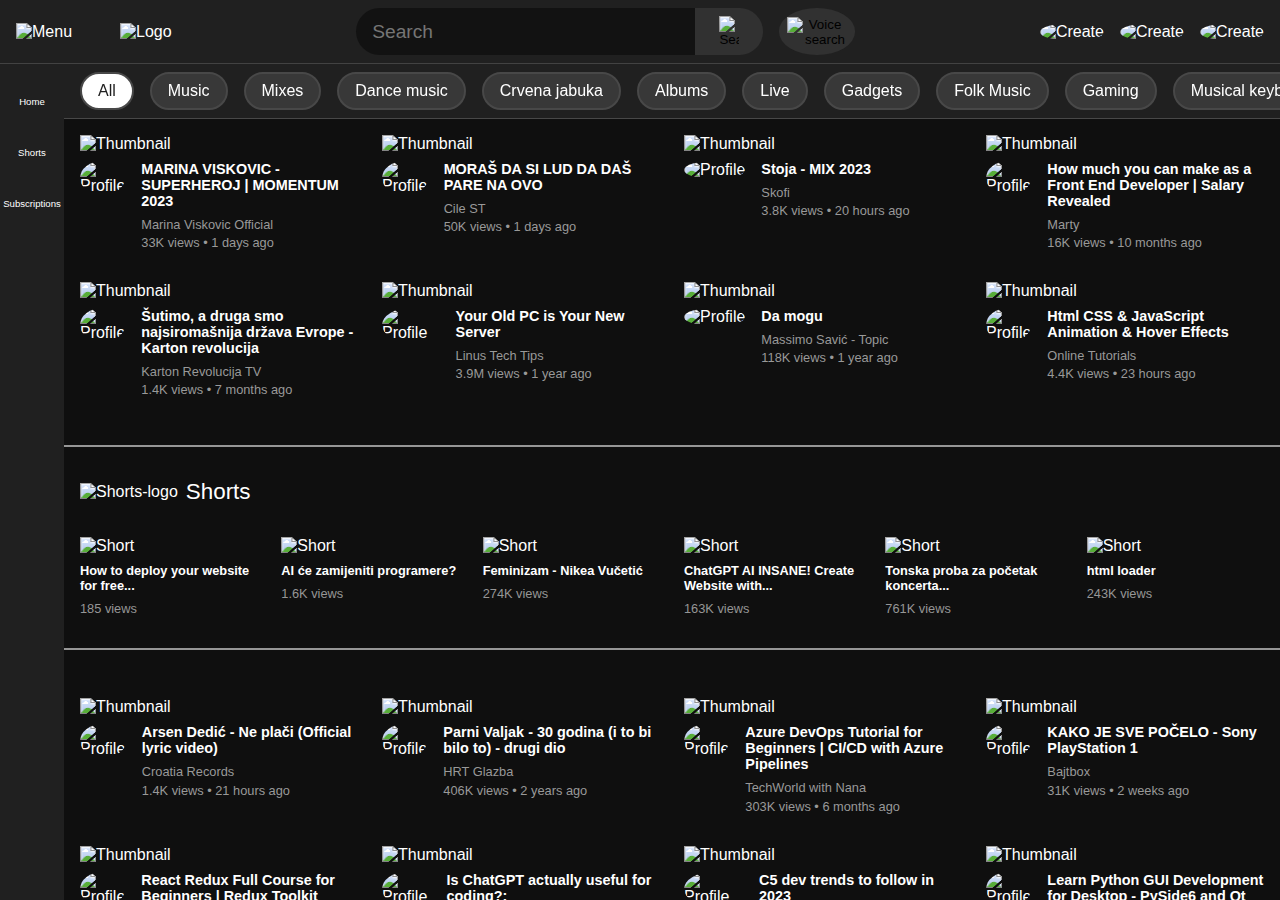
==== commit 314e5da0: "setting base url" ====
--- a/index.html
+++ b/index.html
@@ -6,6 +6,7 @@
     <meta name="viewport" content="width=device-width, initial-scale=1.0" />
     <link rel="stylesheet" href="./style.css" />
     <link rel="shortcut icon" href="./favicon.ico" type="image/x-icon" />
+    <base href="mirneszahirovic.github.io/youtube_clone/" />
     <title>YouTube</title>
   </head>
   <body>
@@ -804,263 +805,285 @@
         <!-- VIDEOS CONTAINER - FIRST GROUP-->
 
         <div class="main__videos__container__videos">
-          <div class="main__videos__container__videos-video">
-            <img
-              src="./assets/videos/1.webp"
-              alt="Thumbnail"
-              class="main__videos__container__videos-video-thumbnail-img"
-            />
-            <div class="main__videos__container__videos-video-info">
-              <div
-                class="main__videos__container__videos-video-info-publisher-image"
-              >
-                <img src="./assets/videos/marinaviskovic.jpg" alt="Profile" />
-              </div>
-              <div class="main__videos__container__videos-video-info-other">
-                <h3
-                  class="main__videos__container__videos-video-info-other-title"
-                >
-                  MARINA VISKOVIC - SUPERHEROJ | MOMENTUM 2023
-                </h3>
-                <p
-                  class="main__videos__container__videos-video-info-other-publisher"
-                >
-                  Marina Viskovic Official
-                </p>
-                <p
-                  class="main__videos__container__videos-video-info-other-views"
-                >
-                  33K views • 1 days ago
-                </p>
-              </div>
-            </div>
-          </div>
-
-          <div class="main__videos__container__videos-video">
-            <img
-              src="./assets/videos/2.webp"
-              alt="Thumbnail"
-              class="main__videos__container__videos-video-thumbnail-img"
-            />
-            <div class="main__videos__container__videos-video-info">
-              <div
-                class="main__videos__container__videos-video-info-publisher-image"
-              >
-                <img src="./assets/videos/cilest.jpg" alt="Profile" />
-              </div>
-              <div class="main__videos__container__videos-video-info-other">
-                <h3
-                  class="main__videos__container__videos-video-info-other-title"
-                >
-                  MORAŠ DA SI LUD DA DAŠ PARE NA OVO
-                </h3>
-                <p
-                  class="main__videos__container__videos-video-info-other-publisher"
-                >
-                  Cile ST
-                </p>
-                <p
-                  class="main__videos__container__videos-video-info-other-views"
-                >
-                  50K views • 1 days ago
-                </p>
-              </div>
-            </div>
-          </div>
-
-          <div class="main__videos__container__videos-video">
-            <img
-              src="./assets/videos/3.webp"
-              alt="Thumbnail"
-              class="main__videos__container__videos-video-thumbnail-img"
-            />
-            <div class="main__videos__container__videos-video-info">
-              <div
-                class="main__videos__container__videos-video-info-publisher-image"
-              >
-                <img src="./assets/profile-image.jfif" alt="Profile" />
-              </div>
-              <div class="main__videos__container__videos-video-info-other">
-                <h3
-                  class="main__videos__container__videos-video-info-other-title"
-                >
-                  Stoja - MIX 2023
-                </h3>
-                <p
-                  class="main__videos__container__videos-video-info-other-publisher"
-                >
-                  Skofi
-                </p>
-                <p
-                  class="main__videos__container__videos-video-info-other-views"
-                >
-                  3.8K views • 20 hours ago
-                </p>
-              </div>
-            </div>
-          </div>
-
-          <div class="main__videos__container__videos-video">
-            <img
-              src="./assets/videos/4.webp"
-              alt="Thumbnail"
-              class="main__videos__container__videos-video-thumbnail-img"
-            />
-            <div class="main__videos__container__videos-video-info">
-              <div
-                class="main__videos__container__videos-video-info-publisher-image"
-              >
-                <img src="./assets/videos/marty.jpg" alt="Profile" />
-              </div>
-              <div class="main__videos__container__videos-video-info-other">
-                <h3
-                  class="main__videos__container__videos-video-info-other-title"
-                >
-                  How much you can make as a Front End Developer | Salary
-                  Revealed
-                </h3>
-                <p
-                  class="main__videos__container__videos-video-info-other-publisher"
-                >
-                  Marty
-                </p>
-                <p
-                  class="main__videos__container__videos-video-info-other-views"
-                >
-                  16K views • 10 months ago
-                </p>
-              </div>
-            </div>
-          </div>
-
-          <div class="main__videos__container__videos-video">
-            <img
-              src="./assets/videos/5.webp"
-              alt="Thumbnail"
-              class="main__videos__container__videos-video-thumbnail-img"
-            />
-            <div class="main__videos__container__videos-video-info">
-              <div
-                class="main__videos__container__videos-video-info-publisher-image"
-              >
-                <img src="./assets/videos/kartonrevolucija.jpg" alt="Profile" />
-              </div>
-              <div class="main__videos__container__videos-video-info-other">
-                <h3
-                  class="main__videos__container__videos-video-info-other-title"
-                >
-                  Šutimo, a druga smo najsiromašnija država Evrope - Karton
-                  revolucija
-                </h3>
-                <p
-                  class="main__videos__container__videos-video-info-other-publisher"
-                >
-                  Karton Revolucija TV
-                </p>
-                <p
-                  class="main__videos__container__videos-video-info-other-views"
-                >
-                  1.4K views • 7 months ago
-                </p>
-              </div>
-            </div>
-          </div>
-
-          <div class="main__videos__container__videos-video">
-            <img
-              src="./assets/videos/6.webp"
-              alt="Thumbnail"
-              class="main__videos__container__videos-video-thumbnail-img"
-            />
-            <div class="main__videos__container__videos-video-info">
-              <div
-                class="main__videos__container__videos-video-info-publisher-image"
-              >
-                <img src="./assets/videos/linustech.jpg" alt="Profile" />
-              </div>
-              <div class="main__videos__container__videos-video-info-other">
-                <h3
-                  class="main__videos__container__videos-video-info-other-title"
-                >
-                  Your Old PC is Your New Server
-                </h3>
-                <p
-                  class="main__videos__container__videos-video-info-other-publisher"
-                >
-                  Linus Tech Tips
-                </p>
-                <p
-                  class="main__videos__container__videos-video-info-other-views"
-                >
-                  3.9M views • 1 year ago
-                </p>
-              </div>
-            </div>
-          </div>
-
-          <div class="main__videos__container__videos-video">
-            <img
-              src="./assets/videos/7.webp"
-              alt="Thumbnail"
-              class="main__videos__container__videos-video-thumbnail-img"
-            />
-            <div class="main__videos__container__videos-video-info">
-              <div
-                class="main__videos__container__videos-video-info-publisher-image"
-              >
-                <img src="./assets/videos/massimo.jpg" alt="Profile" />
-              </div>
-              <div class="main__videos__container__videos-video-info-other">
-                <h3
-                  class="main__videos__container__videos-video-info-other-title"
-                >
-                  Da mogu
-                </h3>
-                <p
-                  class="main__videos__container__videos-video-info-other-publisher"
-                >
-                  Massimo Savić - Topic
-                </p>
-                <p
-                  class="main__videos__container__videos-video-info-other-views"
-                >
-                  118K views • 1 year ago
-                </p>
-              </div>
-            </div>
-          </div>
-
-          <div class="main__videos__container__videos-video">
-            <img
-              src="./assets/videos/8.webp"
-              alt="Thumbnail"
-              class="main__videos__container__videos-video-thumbnail-img"
-            />
-            <div class="main__videos__container__videos-video-info">
-              <div
-                class="main__videos__container__videos-video-info-publisher-image"
-              >
-                <img src="./assets/videos/onlinetutorials.jpg" alt="Profile" />
-              </div>
-              <div class="main__videos__container__videos-video-info-other">
-                <h3
-                  class="main__videos__container__videos-video-info-other-title"
-                >
-                  Html CSS & JavaScript Animation & Hover Effects
-                </h3>
-                <p
-                  class="main__videos__container__videos-video-info-other-publisher"
-                >
-                  Online Tutorials
-                </p>
-                <p
-                  class="main__videos__container__videos-video-info-other-views"
-                >
-                  4.4K views • 23 hours ago
-                </p>
-              </div>
-            </div>
-          </div>
+          <a href="/watch/youtube_video.html">
+            <div class="main__videos__container__videos-video">
+              <img
+                src="./assets/videos/1.webp"
+                alt="Thumbnail"
+                class="main__videos__container__videos-video-thumbnail-img"
+              />
+              <div class="main__videos__container__videos-video-info">
+                <div
+                  class="main__videos__container__videos-video-info-publisher-image"
+                >
+                  <img src="./assets/videos/marinaviskovic.jpg" alt="Profile" />
+                </div>
+                <div class="main__videos__container__videos-video-info-other">
+                  <h3
+                    class="main__videos__container__videos-video-info-other-title"
+                  >
+                    MARINA VISKOVIC - SUPERHEROJ | MOMENTUM 2023
+                  </h3>
+                  <p
+                    class="main__videos__container__videos-video-info-other-publisher"
+                  >
+                    Marina Viskovic Official
+                  </p>
+                  <p
+                    class="main__videos__container__videos-video-info-other-views"
+                  >
+                    33K views • 1 days ago
+                  </p>
+                </div>
+              </div>
+            </div>
+          </a>
+
+          <a href="/watch/youtube_video.html">
+            <div class="main__videos__container__videos-video">
+              <img
+                src="./assets/videos/2.webp"
+                alt="Thumbnail"
+                class="main__videos__container__videos-video-thumbnail-img"
+              />
+              <div class="main__videos__container__videos-video-info">
+                <div
+                  class="main__videos__container__videos-video-info-publisher-image"
+                >
+                  <img src="./assets/videos/cilest.jpg" alt="Profile" />
+                </div>
+                <div class="main__videos__container__videos-video-info-other">
+                  <h3
+                    class="main__videos__container__videos-video-info-other-title"
+                  >
+                    MORAŠ DA SI LUD DA DAŠ PARE NA OVO
+                  </h3>
+                  <p
+                    class="main__videos__container__videos-video-info-other-publisher"
+                  >
+                    Cile ST
+                  </p>
+                  <p
+                    class="main__videos__container__videos-video-info-other-views"
+                  >
+                    50K views • 1 days ago
+                  </p>
+                </div>
+              </div>
+            </div>
+          </a>
+
+          <a href="./watch/youtube_video.html">
+            <div class="main__videos__container__videos-video">
+              <img
+                src="./assets/videos/3.webp"
+                alt="Thumbnail"
+                class="main__videos__container__videos-video-thumbnail-img"
+              />
+              <div class="main__videos__container__videos-video-info">
+                <div
+                  class="main__videos__container__videos-video-info-publisher-image"
+                >
+                  <img src="./assets/profile-image.jfif" alt="Profile" />
+                </div>
+                <div class="main__videos__container__videos-video-info-other">
+                  <h3
+                    class="main__videos__container__videos-video-info-other-title"
+                  >
+                    Stoja - MIX 2023
+                  </h3>
+                  <p
+                    class="main__videos__container__videos-video-info-other-publisher"
+                  >
+                    Skofi
+                  </p>
+                  <p
+                    class="main__videos__container__videos-video-info-other-views"
+                  >
+                    3.8K views • 20 hours ago
+                  </p>
+                </div>
+              </div>
+            </div>
+          </a>
+
+          <a href="/watch/youtube_video.html">
+            <div class="main__videos__container__videos-video">
+              <img
+                src="./assets/videos/4.webp"
+                alt="Thumbnail"
+                class="main__videos__container__videos-video-thumbnail-img"
+              />
+              <div class="main__videos__container__videos-video-info">
+                <div
+                  class="main__videos__container__videos-video-info-publisher-image"
+                >
+                  <img src="./assets/videos/marty.jpg" alt="Profile" />
+                </div>
+                <div class="main__videos__container__videos-video-info-other">
+                  <h3
+                    class="main__videos__container__videos-video-info-other-title"
+                  >
+                    How much you can make as a Front End Developer | Salary
+                    Revealed
+                  </h3>
+                  <p
+                    class="main__videos__container__videos-video-info-other-publisher"
+                  >
+                    Marty
+                  </p>
+                  <p
+                    class="main__videos__container__videos-video-info-other-views"
+                  >
+                    16K views • 10 months ago
+                  </p>
+                </div>
+              </div>
+            </div>
+          </a>
+
+          <a href="/watch/youtube_video.html">
+            <div class="main__videos__container__videos-video">
+              <img
+                src="./assets/videos/5.webp"
+                alt="Thumbnail"
+                class="main__videos__container__videos-video-thumbnail-img"
+              />
+              <div class="main__videos__container__videos-video-info">
+                <div
+                  class="main__videos__container__videos-video-info-publisher-image"
+                >
+                  <img
+                    src="./assets/videos/kartonrevolucija.jpg"
+                    alt="Profile"
+                  />
+                </div>
+                <div class="main__videos__container__videos-video-info-other">
+                  <h3
+                    class="main__videos__container__videos-video-info-other-title"
+                  >
+                    Šutimo, a druga smo najsiromašnija država Evrope - Karton
+                    revolucija
+                  </h3>
+                  <p
+                    class="main__videos__container__videos-video-info-other-publisher"
+                  >
+                    Karton Revolucija TV
+                  </p>
+                  <p
+                    class="main__videos__container__videos-video-info-other-views"
+                  >
+                    1.4K views • 7 months ago
+                  </p>
+                </div>
+              </div>
+            </div>
+          </a>
+
+          <a href="/watch/youtube_video.html">
+            <div class="main__videos__container__videos-video">
+              <img
+                src="./assets/videos/6.webp"
+                alt="Thumbnail"
+                class="main__videos__container__videos-video-thumbnail-img"
+              />
+              <div class="main__videos__container__videos-video-info">
+                <div
+                  class="main__videos__container__videos-video-info-publisher-image"
+                >
+                  <img src="./assets/videos/linustech.jpg" alt="Profile" />
+                </div>
+                <div class="main__videos__container__videos-video-info-other">
+                  <h3
+                    class="main__videos__container__videos-video-info-other-title"
+                  >
+                    Your Old PC is Your New Server
+                  </h3>
+                  <p
+                    class="main__videos__container__videos-video-info-other-publisher"
+                  >
+                    Linus Tech Tips
+                  </p>
+                  <p
+                    class="main__videos__container__videos-video-info-other-views"
+                  >
+                    3.9M views • 1 year ago
+                  </p>
+                </div>
+              </div>
+            </div>
+          </a>
+
+          <a href="/watch/youtube_video.html">
+            <div class="main__videos__container__videos-video">
+              <img
+                src="./assets/videos/7.webp"
+                alt="Thumbnail"
+                class="main__videos__container__videos-video-thumbnail-img"
+              />
+              <div class="main__videos__container__videos-video-info">
+                <div
+                  class="main__videos__container__videos-video-info-publisher-image"
+                >
+                  <img src="./assets/videos/massimo.jpg" alt="Profile" />
+                </div>
+                <div class="main__videos__container__videos-video-info-other">
+                  <h3
+                    class="main__videos__container__videos-video-info-other-title"
+                  >
+                    Da mogu
+                  </h3>
+                  <p
+                    class="main__videos__container__videos-video-info-other-publisher"
+                  >
+                    Massimo Savić - Topic
+                  </p>
+                  <p
+                    class="main__videos__container__videos-video-info-other-views"
+                  >
+                    118K views • 1 year ago
+                  </p>
+                </div>
+              </div>
+            </div>
+          </a>
+
+          <a href="/watch/youtube_video.html">
+            <div class="main__videos__container__videos-video">
+              <img
+                src="./assets/videos/8.webp"
+                alt="Thumbnail"
+                class="main__videos__container__videos-video-thumbnail-img"
+              />
+              <div class="main__videos__container__videos-video-info">
+                <div
+                  class="main__videos__container__videos-video-info-publisher-image"
+                >
+                  <img
+                    src="./assets/videos/onlinetutorials.jpg"
+                    alt="Profile"
+                  />
+                </div>
+                <div class="main__videos__container__videos-video-info-other">
+                  <h3
+                    class="main__videos__container__videos-video-info-other-title"
+                  >
+                    Html CSS & JavaScript Animation & Hover Effects
+                  </h3>
+                  <p
+                    class="main__videos__container__videos-video-info-other-publisher"
+                  >
+                    Online Tutorials
+                  </p>
+                  <p
+                    class="main__videos__container__videos-video-info-other-views"
+                  >
+                    4.4K views • 23 hours ago
+                  </p>
+                </div>
+              </div>
+            </div>
+          </a>
         </div>
 
         <!-- SHORTS CONTAINER -->
@@ -1194,267 +1217,283 @@
         <div
           class="main__videos__container__videos main__videos__container__videos__second-group"
         >
-          <div class="main__videos__container__videos-video">
-            <img
-              src="./assets/videos/9.webp"
-              alt="Thumbnail"
-              class="main__videos__container__videos-video-thumbnail-img"
-            />
-            <div class="main__videos__container__videos-video-info">
-              <div
-                class="main__videos__container__videos-video-info-publisher-image"
-              >
-                <img src="./assets/videos/croatiarecords.jpg" alt="Profile" />
-              </div>
-              <div class="main__videos__container__videos-video-info-other">
-                <h3
-                  class="main__videos__container__videos-video-info-other-title"
-                >
-                  Arsen Dedić - Ne plači (Official lyric video)
-                </h3>
-                <p
-                  class="main__videos__container__videos-video-info-other-publisher"
-                >
-                  Croatia Records
-                </p>
-                <p
-                  class="main__videos__container__videos-video-info-other-views"
-                >
-                  1.4K views • 21 hours ago
-                </p>
-              </div>
-            </div>
-          </div>
-
-          <div class="main__videos__container__videos-video">
-            <img
-              src="./assets/videos/10.webp"
-              alt="Thumbnail"
-              class="main__videos__container__videos-video-thumbnail-img"
-            />
-            <div class="main__videos__container__videos-video-info">
-              <div
-                class="main__videos__container__videos-video-info-publisher-image"
-              >
-                <img src="./assets/videos/hrtglazba.jpg" alt="Profile" />
-              </div>
-              <div class="main__videos__container__videos-video-info-other">
-                <h3
-                  class="main__videos__container__videos-video-info-other-title"
-                >
-                  Parni Valjak - 30 godina (i to bi bilo to) - drugi dio
-                </h3>
-                <p
-                  class="main__videos__container__videos-video-info-other-publisher"
-                >
-                  HRT Glazba
-                </p>
-                <p
-                  class="main__videos__container__videos-video-info-other-views"
-                >
-                  406K views • 2 years ago
-                </p>
-              </div>
-            </div>
-          </div>
-
-          <div class="main__videos__container__videos-video">
-            <img
-              src="./assets/videos/11.webp"
-              alt="Thumbnail"
-              class="main__videos__container__videos-video-thumbnail-img"
-            />
-            <div class="main__videos__container__videos-video-info">
-              <div
-                class="main__videos__container__videos-video-info-publisher-image"
-              >
-                <img
-                  src="./assets/videos/techworldwithnana.jpg"
-                  alt="Profile"
-                />
-              </div>
-              <div class="main__videos__container__videos-video-info-other">
-                <h3
-                  class="main__videos__container__videos-video-info-other-title"
-                >
-                  Azure DevOps Tutorial for Beginners | CI/CD with Azure
-                  Pipelines
-                </h3>
-                <p
-                  class="main__videos__container__videos-video-info-other-publisher"
-                >
-                  TechWorld with Nana
-                </p>
-                <p
-                  class="main__videos__container__videos-video-info-other-views"
-                >
-                  303K views • 6 months ago
-                </p>
-              </div>
-            </div>
-          </div>
-
-          <div class="main__videos__container__videos-video">
-            <img
-              src="./assets/videos/12.webp"
-              alt="Thumbnail"
-              class="main__videos__container__videos-video-thumbnail-img"
-            />
-            <div class="main__videos__container__videos-video-info">
-              <div
-                class="main__videos__container__videos-video-info-publisher-image"
-              >
-                <img src="./assets/videos/bajtbox.jpg" alt="Profile" />
-              </div>
-              <div class="main__videos__container__videos-video-info-other">
-                <h3
-                  class="main__videos__container__videos-video-info-other-title"
-                >
-                  KAKO JE SVE POČELO - Sony PlayStation 1
-                </h3>
-                <p
-                  class="main__videos__container__videos-video-info-other-publisher"
-                >
-                  Bajtbox
-                </p>
-                <p
-                  class="main__videos__container__videos-video-info-other-views"
-                >
-                  31K views • 2 weeks ago
-                </p>
-              </div>
-            </div>
-          </div>
-
-          <div class="main__videos__container__videos-video">
-            <img
-              src="./assets/videos/13.webp"
-              alt="Thumbnail"
-              class="main__videos__container__videos-video-thumbnail-img"
-            />
-            <div class="main__videos__container__videos-video-info">
-              <div
-                class="main__videos__container__videos-video-info-publisher-image"
-              >
-                <img src="./assets/videos/davegray.jpg" alt="Profile" />
-              </div>
-              <div class="main__videos__container__videos-video-info-other">
-                <h3
-                  class="main__videos__container__videos-video-info-other-title"
-                >
-                  React Redux Full Course for Beginners | Redux Toolkit
-                  Complete...
-                </h3>
-                <p
-                  class="main__videos__container__videos-video-info-other-publisher"
-                >
-                  Dave Gray
-                </p>
-                <p
-                  class="main__videos__container__videos-video-info-other-views"
-                >
-                  175K views • 8 months ago
-                </p>
-              </div>
-            </div>
-          </div>
-
-          <div class="main__videos__container__videos-video">
-            <img
-              src="./assets/videos/14.webp"
-              alt="Thumbnail"
-              class="main__videos__container__videos-video-thumbnail-img"
-            />
-            <div class="main__videos__container__videos-video-info">
-              <div
-                class="main__videos__container__videos-video-info-publisher-image"
-              >
-                <img src="./assets/videos/webdevcody.jpg" alt="Profile" />
-              </div>
-              <div class="main__videos__container__videos-video-info-other">
-                <h3
-                  class="main__videos__container__videos-video-info-other-title"
-                >
-                  Is ChatGPT actually useful for coding?;
-                </h3>
-                <p
-                  class="main__videos__container__videos-video-info-other-publisher"
-                >
-                  Web Dev Cody
-                </p>
-                <p
-                  class="main__videos__container__videos-video-info-other-views"
-                >
-                  196K views • 1 month ago
-                </p>
-              </div>
-            </div>
-          </div>
-
-          <div class="main__videos__container__videos-video">
-            <img
-              src="./assets/videos/15.webp"
-              alt="Thumbnail"
-              class="main__videos__container__videos-video-thumbnail-img"
-            />
-            <div class="main__videos__container__videos-video-info">
-              <div
-                class="main__videos__container__videos-video-info-publisher-image"
-              >
-                <img src="./assets/videos/awesome.jpg" alt="Profile" />
-              </div>
-              <div class="main__videos__container__videos-video-info-other">
-                <h3
-                  class="main__videos__container__videos-video-info-other-title"
-                >
-                  C5 dev trends to follow in 2023
-                </h3>
-                <p
-                  class="main__videos__container__videos-video-info-other-publisher"
-                >
-                  Awesome
-                </p>
-                <p
-                  class="main__videos__container__videos-video-info-other-views"
-                >
-                  46K views • 3 weeks ago
-                </p>
-              </div>
-            </div>
-          </div>
-
-          <div class="main__videos__container__videos-video">
-            <img
-              src="./assets/videos/16.webp"
-              alt="Thumbnail"
-              class="main__videos__container__videos-video-thumbnail-img"
-            />
-            <div class="main__videos__container__videos-video-info">
-              <div
-                class="main__videos__container__videos-video-info-publisher-image"
-              >
-                <img src="./assets/videos/freecodecamp.jpg" alt="Profile" />
-              </div>
-              <div class="main__videos__container__videos-video-info-other">
-                <h3
-                  class="main__videos__container__videos-video-info-other-title"
-                >
-                  Learn Python GUI Development for Desktop - PySide6 and Qt
-                  Tutorial
-                </h3>
-                <p
-                  class="main__videos__container__videos-video-info-other-publisher"
-                >
-                  freeCodeCamp.org
-                </p>
-                <p
-                  class="main__videos__container__videos-video-info-other-views"
-                >
-                  103K views • 1 month ago
-                </p>
-              </div>
-            </div>
-          </div>
+          <a href="/watch/youtube_video.html">
+            <div class="main__videos__container__videos-video">
+              <img
+                src="./assets/videos/9.webp"
+                alt="Thumbnail"
+                class="main__videos__container__videos-video-thumbnail-img"
+              />
+              <div class="main__videos__container__videos-video-info">
+                <div
+                  class="main__videos__container__videos-video-info-publisher-image"
+                >
+                  <img src="./assets/videos/croatiarecords.jpg" alt="Profile" />
+                </div>
+                <div class="main__videos__container__videos-video-info-other">
+                  <h3
+                    class="main__videos__container__videos-video-info-other-title"
+                  >
+                    Arsen Dedić - Ne plači (Official lyric video)
+                  </h3>
+                  <p
+                    class="main__videos__container__videos-video-info-other-publisher"
+                  >
+                    Croatia Records
+                  </p>
+                  <p
+                    class="main__videos__container__videos-video-info-other-views"
+                  >
+                    1.4K views • 21 hours ago
+                  </p>
+                </div>
+              </div>
+            </div>
+          </a>
+
+          <a href="/watch/youtube_video.html">
+            <div class="main__videos__container__videos-video">
+              <img
+                src="./assets/videos/10.webp"
+                alt="Thumbnail"
+                class="main__videos__container__videos-video-thumbnail-img"
+              />
+              <div class="main__videos__container__videos-video-info">
+                <div
+                  class="main__videos__container__videos-video-info-publisher-image"
+                >
+                  <img src="./assets/videos/hrtglazba.jpg" alt="Profile" />
+                </div>
+                <div class="main__videos__container__videos-video-info-other">
+                  <h3
+                    class="main__videos__container__videos-video-info-other-title"
+                  >
+                    Parni Valjak - 30 godina (i to bi bilo to) - drugi dio
+                  </h3>
+                  <p
+                    class="main__videos__container__videos-video-info-other-publisher"
+                  >
+                    HRT Glazba
+                  </p>
+                  <p
+                    class="main__videos__container__videos-video-info-other-views"
+                  >
+                    406K views • 2 years ago
+                  </p>
+                </div>
+              </div>
+            </div>
+          </a>
+
+          <a href="/watch/youtube_video.html">
+            <div class="main__videos__container__videos-video">
+              <img
+                src="./assets/videos/11.webp"
+                alt="Thumbnail"
+                class="main__videos__container__videos-video-thumbnail-img"
+              />
+              <div class="main__videos__container__videos-video-info">
+                <div
+                  class="main__videos__container__videos-video-info-publisher-image"
+                >
+                  <img
+                    src="./assets/videos/techworldwithnana.jpg"
+                    alt="Profile"
+                  />
+                </div>
+                <div class="main__videos__container__videos-video-info-other">
+                  <h3
+                    class="main__videos__container__videos-video-info-other-title"
+                  >
+                    Azure DevOps Tutorial for Beginners | CI/CD with Azure
+                    Pipelines
+                  </h3>
+                  <p
+                    class="main__videos__container__videos-video-info-other-publisher"
+                  >
+                    TechWorld with Nana
+                  </p>
+                  <p
+                    class="main__videos__container__videos-video-info-other-views"
+                  >
+                    303K views • 6 months ago
+                  </p>
+                </div>
+              </div>
+            </div>
+          </a>
+
+          <a href="/watch/youtube_video.html">
+            <div class="main__videos__container__videos-video">
+              <img
+                src="./assets/videos/12.webp"
+                alt="Thumbnail"
+                class="main__videos__container__videos-video-thumbnail-img"
+              />
+              <div class="main__videos__container__videos-video-info">
+                <div
+                  class="main__videos__container__videos-video-info-publisher-image"
+                >
+                  <img src="./assets/videos/bajtbox.jpg" alt="Profile" />
+                </div>
+                <div class="main__videos__container__videos-video-info-other">
+                  <h3
+                    class="main__videos__container__videos-video-info-other-title"
+                  >
+                    KAKO JE SVE POČELO - Sony PlayStation 1
+                  </h3>
+                  <p
+                    class="main__videos__container__videos-video-info-other-publisher"
+                  >
+                    Bajtbox
+                  </p>
+                  <p
+                    class="main__videos__container__videos-video-info-other-views"
+                  >
+                    31K views • 2 weeks ago
+                  </p>
+                </div>
+              </div>
+            </div>
+          </a>
+
+          <a href="/watch/youtube_video.html">
+            <div class="main__videos__container__videos-video">
+              <img
+                src="./assets/videos/13.webp"
+                alt="Thumbnail"
+                class="main__videos__container__videos-video-thumbnail-img"
+              />
+              <div class="main__videos__container__videos-video-info">
+                <div
+                  class="main__videos__container__videos-video-info-publisher-image"
+                >
+                  <img src="./assets/videos/davegray.jpg" alt="Profile" />
+                </div>
+                <div class="main__videos__container__videos-video-info-other">
+                  <h3
+                    class="main__videos__container__videos-video-info-other-title"
+                  >
+                    React Redux Full Course for Beginners | Redux Toolkit
+                    Complete...
+                  </h3>
+                  <p
+                    class="main__videos__container__videos-video-info-other-publisher"
+                  >
+                    Dave Gray
+                  </p>
+                  <p
+                    class="main__videos__container__videos-video-info-other-views"
+                  >
+                    175K views • 8 months ago
+                  </p>
+                </div>
+              </div>
+            </div>
+          </a>
+
+          <a href="/watch/youtube_video.html">
+            <div class="main__videos__container__videos-video">
+              <img
+                src="./assets/videos/14.webp"
+                alt="Thumbnail"
+                class="main__videos__container__videos-video-thumbnail-img"
+              />
+              <div class="main__videos__container__videos-video-info">
+                <div
+                  class="main__videos__container__videos-video-info-publisher-image"
+                >
+                  <img src="./assets/videos/webdevcody.jpg" alt="Profile" />
+                </div>
+                <div class="main__videos__container__videos-video-info-other">
+                  <h3
+                    class="main__videos__container__videos-video-info-other-title"
+                  >
+                    Is ChatGPT actually useful for coding?;
+                  </h3>
+                  <p
+                    class="main__videos__container__videos-video-info-other-publisher"
+                  >
+                    Web Dev Cody
+                  </p>
+                  <p
+                    class="main__videos__container__videos-video-info-other-views"
+                  >
+                    196K views • 1 month ago
+                  </p>
+                </div>
+              </div>
+            </div>
+          </a>
+
+          <a href="/watch/youtube_video.html">
+            <div class="main__videos__container__videos-video">
+              <img
+                src="./assets/videos/15.webp"
+                alt="Thumbnail"
+                class="main__videos__container__videos-video-thumbnail-img"
+              />
+              <div class="main__videos__container__videos-video-info">
+                <div
+                  class="main__videos__container__videos-video-info-publisher-image"
+                >
+                  <img src="./assets/videos/awesome.jpg" alt="Profile" />
+                </div>
+                <div class="main__videos__container__videos-video-info-other">
+                  <h3
+                    class="main__videos__container__videos-video-info-other-title"
+                  >
+                    C5 dev trends to follow in 2023
+                  </h3>
+                  <p
+                    class="main__videos__container__videos-video-info-other-publisher"
+                  >
+                    Awesome
+                  </p>
+                  <p
+                    class="main__videos__container__videos-video-info-other-views"
+                  >
+                    46K views • 3 weeks ago
+                  </p>
+                </div>
+              </div>
+            </div>
+          </a>
+
+          <a href="/watch/youtube_video.html">
+            <div class="main__videos__container__videos-video">
+              <img
+                src="./assets/videos/16.webp"
+                alt="Thumbnail"
+                class="main__videos__container__videos-video-thumbnail-img"
+              />
+              <div class="main__videos__container__videos-video-info">
+                <div
+                  class="main__videos__container__videos-video-info-publisher-image"
+                >
+                  <img src="./assets/videos/freecodecamp.jpg" alt="Profile" />
+                </div>
+                <div class="main__videos__container__videos-video-info-other">
+                  <h3
+                    class="main__videos__container__videos-video-info-other-title"
+                  >
+                    Learn Python GUI Development for Desktop - PySide6 and Qt
+                    Tutorial
+                  </h3>
+                  <p
+                    class="main__videos__container__videos-video-info-other-publisher"
+                  >
+                    freeCodeCamp.org
+                  </p>
+                  <p
+                    class="main__videos__container__videos-video-info-other-views"
+                  >
+                    103K views • 1 month ago
+                  </p>
+                </div>
+              </div>
+            </div>
+          </a>
 
           <!--
             Hello
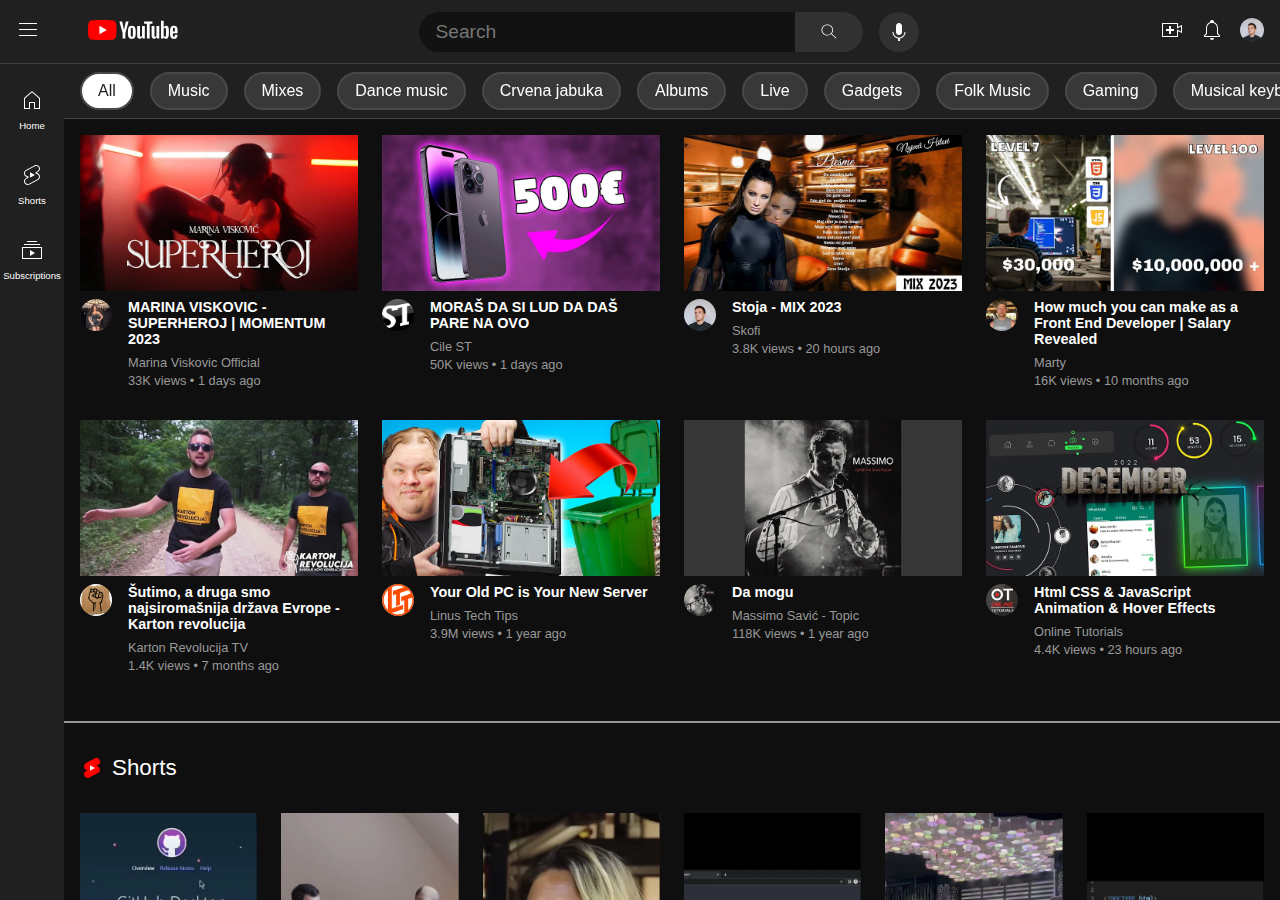
==== commit 02d1e83b: "setting base url" ====
--- a/index.html
+++ b/index.html
@@ -6,7 +6,7 @@
     <meta name="viewport" content="width=device-width, initial-scale=1.0" />
     <link rel="stylesheet" href="./style.css" />
     <link rel="shortcut icon" href="./favicon.ico" type="image/x-icon" />
-    <base href="mirneszahirovic.github.io/youtube_clone/" />
+    <base href="https://mirneszahirovic.github.io/youtube_clone/" />
     <title>YouTube</title>
   </head>
   <body>
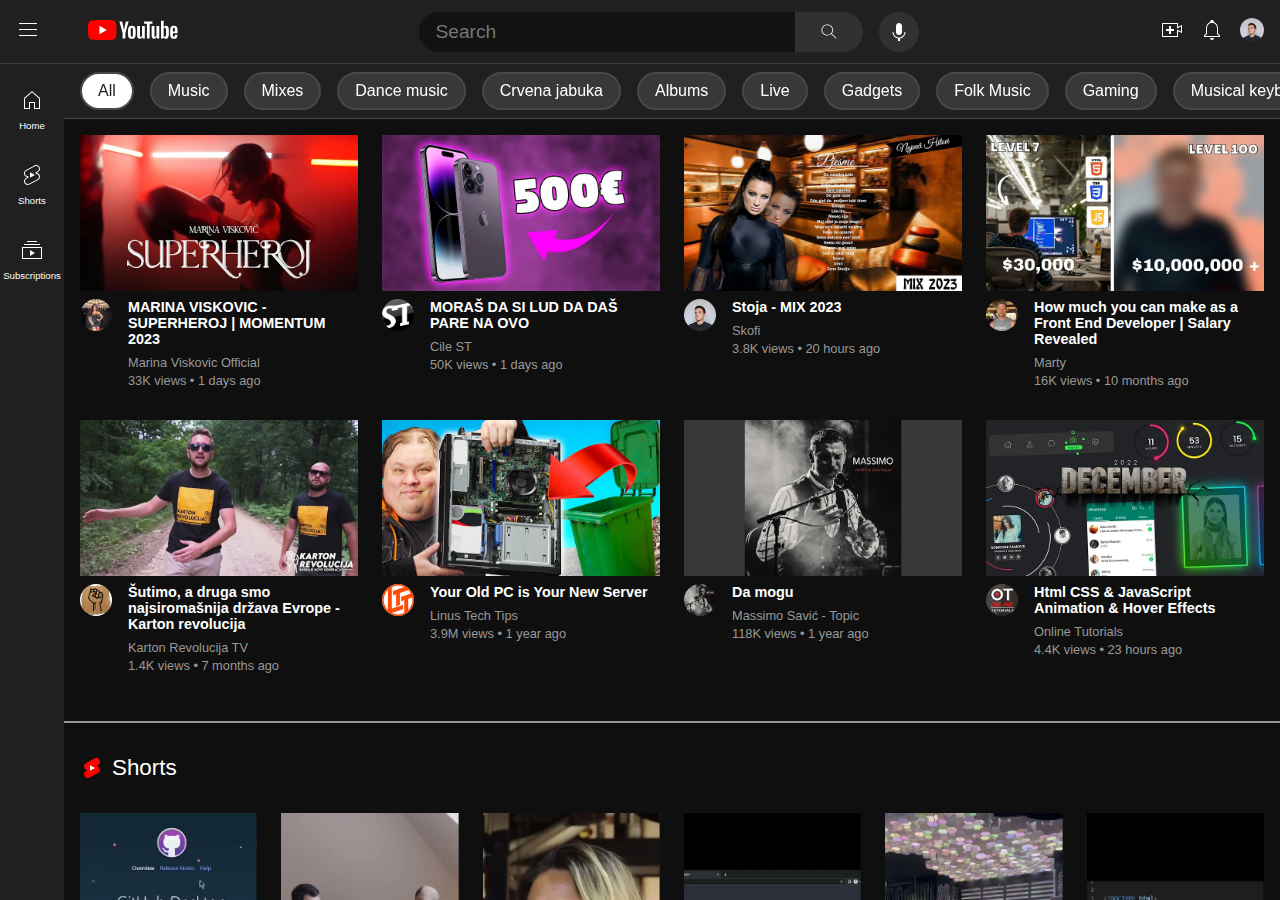
==== commit f38a49cc: "Fixing links to YouTube watch page" ====
--- a/index.html
+++ b/index.html
@@ -6,7 +6,6 @@
     <meta name="viewport" content="width=device-width, initial-scale=1.0" />
     <link rel="stylesheet" href="./style.css" />
     <link rel="shortcut icon" href="./favicon.ico" type="image/x-icon" />
-    <base href="https://mirneszahirovic.github.io/youtube_clone/" />
     <title>YouTube</title>
   </head>
   <body>
@@ -805,10 +804,10 @@
         <!-- VIDEOS CONTAINER - FIRST GROUP-->
 
         <div class="main__videos__container__videos">
-          <a href="/watch/youtube_video.html">
+          <a href="watch/youtube_video.html">
             <div class="main__videos__container__videos-video">
               <img
-                src="./assets/videos/1.webp"
+                src="assets/videos/1.webp"
                 alt="Thumbnail"
                 class="main__videos__container__videos-video-thumbnail-img"
               />
@@ -816,7 +815,7 @@
                 <div
                   class="main__videos__container__videos-video-info-publisher-image"
                 >
-                  <img src="./assets/videos/marinaviskovic.jpg" alt="Profile" />
+                  <img src="assets/videos/marinaviskovic.jpg" alt="Profile" />
                 </div>
                 <div class="main__videos__container__videos-video-info-other">
                   <h3
@@ -839,7 +838,7 @@
             </div>
           </a>
 
-          <a href="/watch/youtube_video.html">
+          <a href="watch/youtube_video.html">
             <div class="main__videos__container__videos-video">
               <img
                 src="./assets/videos/2.webp"
@@ -873,7 +872,7 @@
             </div>
           </a>
 
-          <a href="./watch/youtube_video.html">
+          <a href=".watch/youtube_video.html">
             <div class="main__videos__container__videos-video">
               <img
                 src="./assets/videos/3.webp"
@@ -907,7 +906,7 @@
             </div>
           </a>
 
-          <a href="/watch/youtube_video.html">
+          <a href="watch/youtube_video.html">
             <div class="main__videos__container__videos-video">
               <img
                 src="./assets/videos/4.webp"
@@ -942,7 +941,7 @@
             </div>
           </a>
 
-          <a href="/watch/youtube_video.html">
+          <a href="watch/youtube_video.html">
             <div class="main__videos__container__videos-video">
               <img
                 src="./assets/videos/5.webp"
@@ -980,7 +979,7 @@
             </div>
           </a>
 
-          <a href="/watch/youtube_video.html">
+          <a href="watch/youtube_video.html">
             <div class="main__videos__container__videos-video">
               <img
                 src="./assets/videos/6.webp"
@@ -1014,7 +1013,7 @@
             </div>
           </a>
 
-          <a href="/watch/youtube_video.html">
+          <a href="watch/youtube_video.html">
             <div class="main__videos__container__videos-video">
               <img
                 src="./assets/videos/7.webp"
@@ -1048,7 +1047,7 @@
             </div>
           </a>
 
-          <a href="/watch/youtube_video.html">
+          <a href="watch/youtube_video.html">
             <div class="main__videos__container__videos-video">
               <img
                 src="./assets/videos/8.webp"
@@ -1217,7 +1216,7 @@
         <div
           class="main__videos__container__videos main__videos__container__videos__second-group"
         >
-          <a href="/watch/youtube_video.html">
+          <a href="watch/youtube_video.html">
             <div class="main__videos__container__videos-video">
               <img
                 src="./assets/videos/9.webp"
@@ -1251,7 +1250,7 @@
             </div>
           </a>
 
-          <a href="/watch/youtube_video.html">
+          <a href="watch/youtube_video.html">
             <div class="main__videos__container__videos-video">
               <img
                 src="./assets/videos/10.webp"
@@ -1285,7 +1284,7 @@
             </div>
           </a>
 
-          <a href="/watch/youtube_video.html">
+          <a href="watch/youtube_video.html">
             <div class="main__videos__container__videos-video">
               <img
                 src="./assets/videos/11.webp"
@@ -1323,7 +1322,7 @@
             </div>
           </a>
 
-          <a href="/watch/youtube_video.html">
+          <a href="watch/youtube_video.html">
             <div class="main__videos__container__videos-video">
               <img
                 src="./assets/videos/12.webp"
@@ -1357,7 +1356,7 @@
             </div>
           </a>
 
-          <a href="/watch/youtube_video.html">
+          <a href="watch/youtube_video.html">
             <div class="main__videos__container__videos-video">
               <img
                 src="./assets/videos/13.webp"
@@ -1392,7 +1391,7 @@
             </div>
           </a>
 
-          <a href="/watch/youtube_video.html">
+          <a href="watch/youtube_video.html">
             <div class="main__videos__container__videos-video">
               <img
                 src="./assets/videos/14.webp"
@@ -1426,7 +1425,7 @@
             </div>
           </a>
 
-          <a href="/watch/youtube_video.html">
+          <a href="watch/youtube_video.html">
             <div class="main__videos__container__videos-video">
               <img
                 src="./assets/videos/15.webp"
@@ -1460,7 +1459,7 @@
             </div>
           </a>
 
-          <a href="/watch/youtube_video.html">
+          <a href="watch/youtube_video.html">
             <div class="main__videos__container__videos-video">
               <img
                 src="./assets/videos/16.webp"
